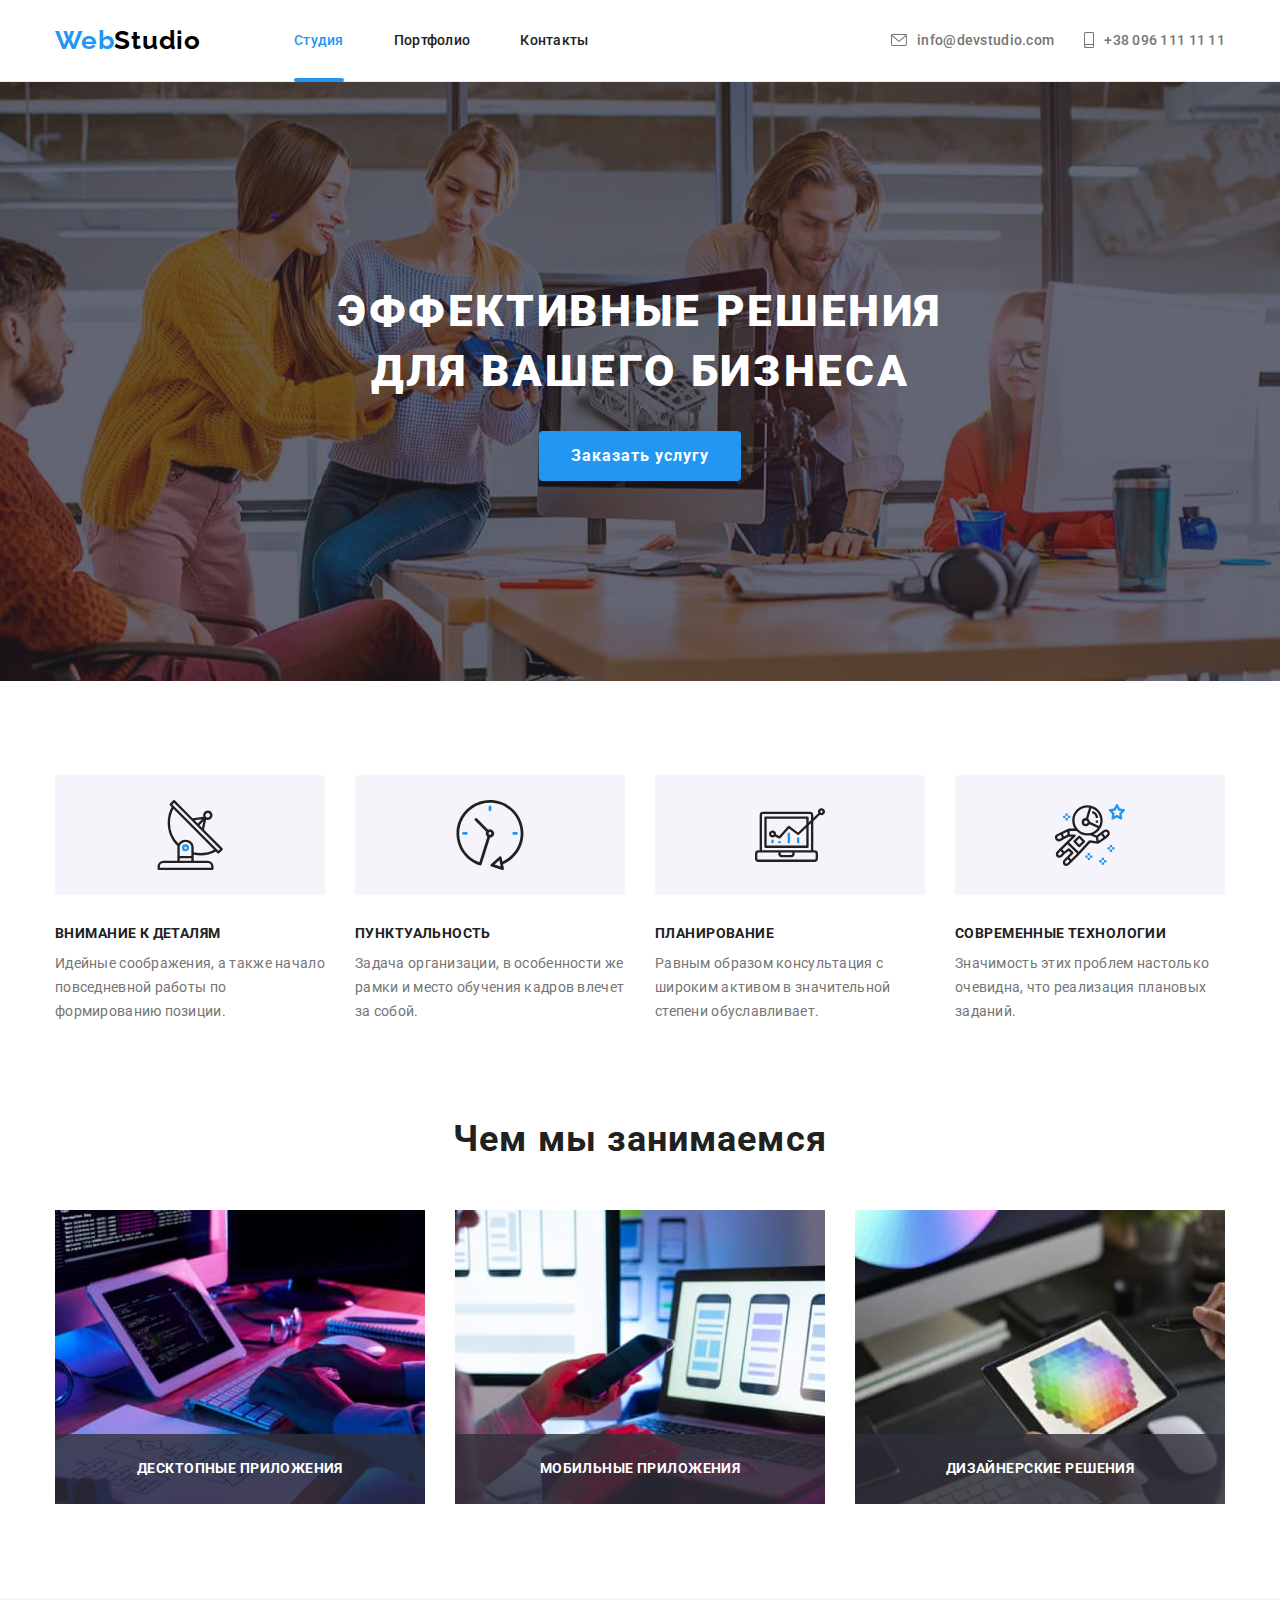
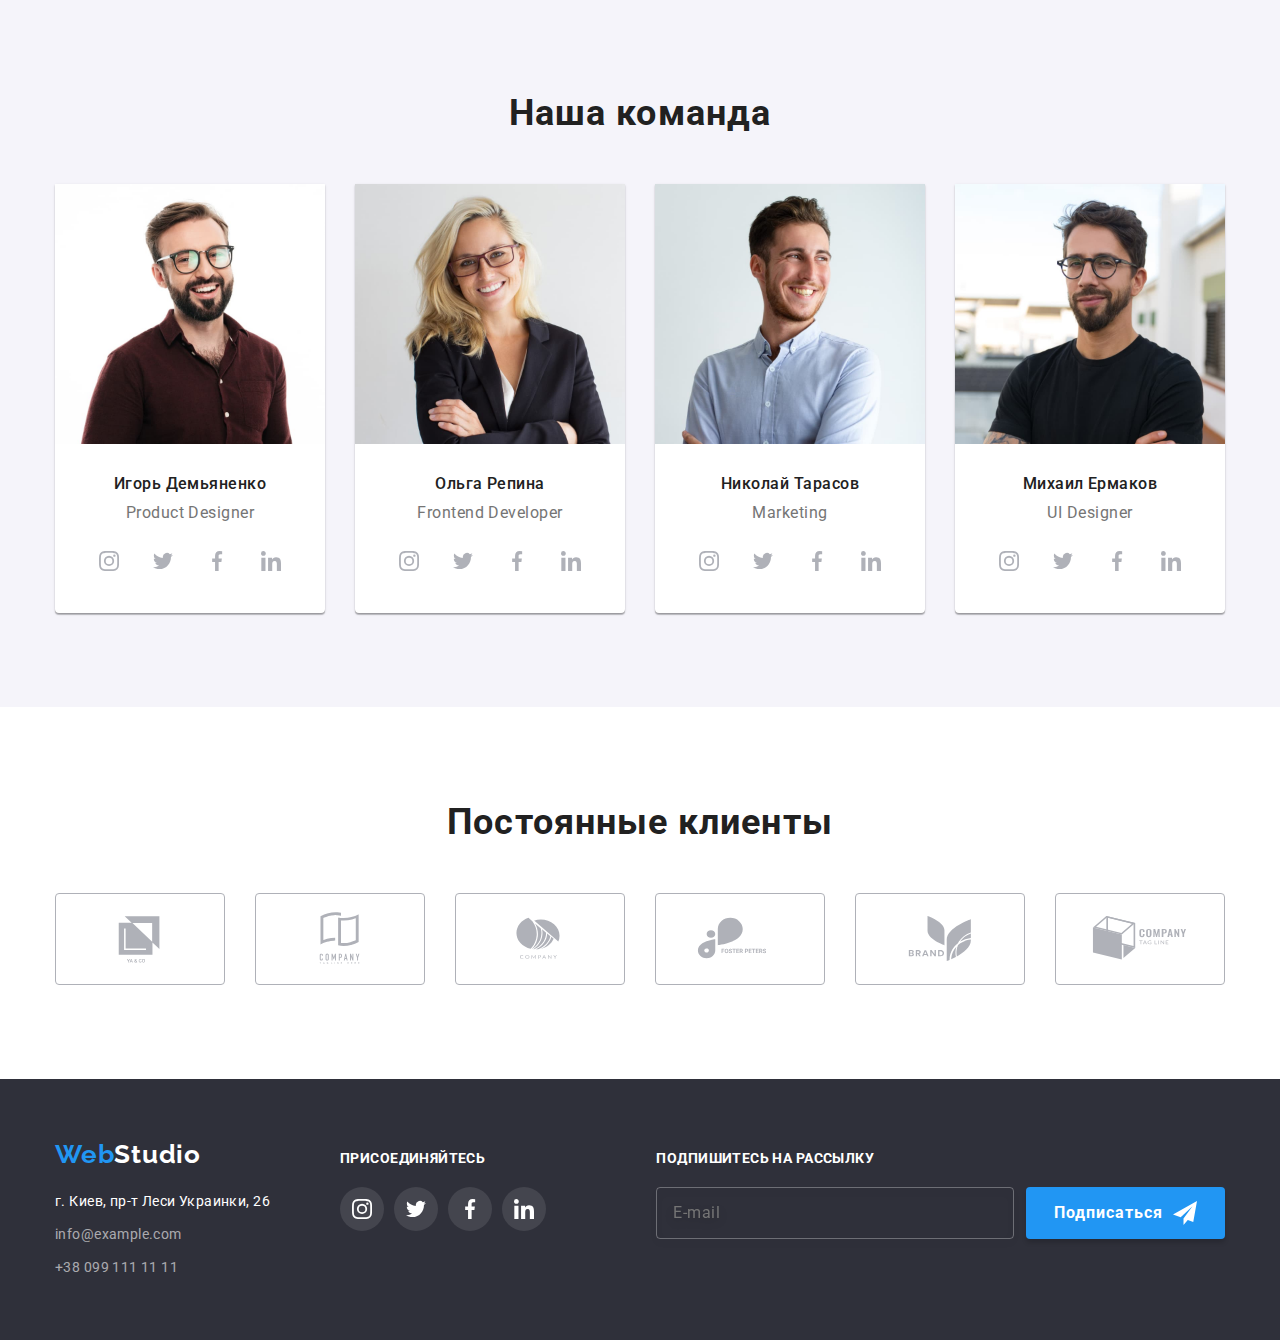
==== index.html @ 97ba8ce7 "Рефакторинг _portfolio + баги + Миксины" ====
<!DOCTYPE html>
<html lang="ru">
    <head>
        <meta charset="UTF-8" />
        <meta http-equiv="X-UA-Compatible" content="IE=edge" />
        <meta name="viewport" content="width=device-width, initial-scale=1.0" />
        <title>GoIT HW #7 – BEM, SCSS</title>

        <!-- Шрифты -->
        <link rel="preconnect" href="https://fonts.googleapis.com" />
        <link rel="preconnect" href="https://fonts.gstatic.com" crossorigin />
        <link
            href="https://fonts.googleapis.com/css2?family=Raleway:wght@700&family=Roboto:wght@400;500;700;900&display=swap"
            rel="stylesheet"
        />
        <!-- font-family: 'Raleway', sans-serif;
             font-family: 'Roboto', sans-serif; -->

        <!-- Стили -->
        <link
            rel="stylesheet"
            href="https://cdnjs.cloudflare.com/ajax/libs/modern-normalize/1.1.0/modern-normalize.min.css"
        />
        <!-- <link rel="stylesheet" href="./css/normalize.css" /> -->
        <link rel="stylesheet" href="./css/main.css" />
        <!-- <link rel="stylesheet" href="./css/styles.css" /> -->
    </head>
    <body>
        <!-- Шапка страницы -->
        <header class="header">
            <div class="container">
                <!-- Навигация на главной -->
                <div class="header__wrap">
                    <nav class="navigation">
                        <a class="logo logo--accent link" href="./index.html">
                            Web<span class="logo--dark">Studio</span>
                        </a>

                        <ul class="nav-list list">
                            <li class="nav-list__item nav-list__current">
                                <a
                                    class="nav-list__link nav-list__link--dark link block"
                                    href="./index.html"
                                    >Студия</a
                                >
                            </li>
                            <li class="nav-list__item">
                                <a
                                    class="nav-list__link nav-list__link--dark link block"
                                    href="./portfolio.html"
                                    >Портфолио</a
                                >
                            </li>
                            <li class="nav-list__item">
                                <a
                                    class="nav-list__link nav-list__link--dark link block"
                                    href=""
                                    >Контакты</a
                                >
                            </li>
                        </ul>
                    </nav>
                    <!-- Ссылки в хедере -->
                    <ul class="header-links list">
                        <li class="header-links__item">
                            <a
                                class="header-links__link nav-list__link--light link flex__align-center"
                                href="mailto:info@devstudio.com"
                                ><svg
                                    class="header-links__icon header-links__icon--before-text"
                                    width="16"
                                    height="12"
                                >
                                    <use
                                        href="./img/icons.svg#envelope"
                                    ></use></svg
                                >info@devstudio.com</a
                            >
                        </li>
                        <li class="header-links__item">
                            <a
                                class="header-links__link nav-list__link--light link flex__align-center"
                                href="tel:+380961111111"
                                ><svg
                                    class="header-links__icon header-links__icon--before-text"
                                    width="10"
                                    height="16"
                                >
                                    <use
                                        href="./img/icons.svg#smartphone"
                                    ></use></svg
                                >+38 096 111 11 11</a
                            >
                        </li>
                    </ul>
                </div>
            </div>
        </header>

        <!-- Основной контент - Студия -->
        <main>
            <!-- Герой -->
            <section class="hero">
                <div class="container">
                    <h1 class="hero__title">
                        Эффективные решения<br />для вашего бизнеса
                    </h1>
                    <button class="btn hero__btn" type="button" data-modal-open>
                        Заказать услугу
                    </button>
                </div>
            </section>

            <!-- Особенности -->
            <section class="section">
                <div class="container">
                    <h2 class="visually-hidden">Наши преимущества</h2>
                    <!-- Список Особенностей -->
                    <ul class="features-list list">
                        <li class="features-list__item">
                            <div class="features-list__icon">
                                <svg width="70" height="70">
                                    <use href="./img/icons.svg#antenna"></use>
                                </svg>
                            </div>

                            <h3 class="features-list__title">
                                Внимание к деталям
                            </h3>
                            <p class="features-list__text">
                                Идейные соображения, а также начало повседневной
                                работы по формированию позиции.
                            </p>
                        </li>
                        <li class="features-list__item">
                            <div class="features-list__icon">
                                <svg width="70" height="70">
                                    <use href="./img/icons.svg#clock"></use>
                                </svg>
                            </div>

                            <h3 class="features-list__title">Пунктуальность</h3>
                            <p class="features-list__text">
                                Задача организации, в особенности же рамки и
                                место обучения кадров влечет за собой.
                            </p>
                        </li>
                        <li class="features-list__item">
                            <div class="features-list__icon">
                                <svg width="70" height="70">
                                    <use href="./img/icons.svg#diagram"></use>
                                </svg>
                            </div>

                            <h3 class="features-list__title">Планирование</h3>
                            <p class="features-list__text">
                                Равным образом консультация с широким активом в
                                значительной степени обуславливает.
                            </p>
                        </li>
                        <li class="features-list__item">
                            <div class="features-list__icon">
                                <svg width="70" height="70">
                                    <use href="./img/icons.svg#astronaut"></use>
                                </svg>
                            </div>

                            <h3 class="features-list__title">
                                Современные технологии
                            </h3>
                            <p class="features-list__text">
                                Значимость этих проблем настолько очевидна, что
                                реализация плановых заданий.
                            </p>
                        </li>
                    </ul>
                </div>
            </section>

            <!-- Виды деятельности -->
            <section class="doing section">
                <div class="container">
                    <h2 class="doing__title">Чем мы занимаемся</h2>
                    <ul class="doing-list list">
                        <li class="doing-list__item">
                            <div class="doing-list__thumb">
                                <img
                                    src="./img/tech1.jpg"
                                    alt="Десктопные приложения"
                                    width="370"
                                />
                                <div class="doing-list__text-wrap">
                                    <p class="doing-list__text">
                                        Десктопные приложения
                                    </p>
                                </div>
                            </div>
                        </li>
                        <li class="doing-list__item">
                            <div class="doing-list__thumb">
                                <img
                                    src="./img/tech2.jpg"
                                    alt="Мобильные приложения"
                                    width="370"
                                />
                                <div class="doing-list__text-wrap">
                                    <p class="doing-list__text">
                                        Мобильные приложения
                                    </p>
                                </div>
                            </div>
                        </li>
                        <li class="doing-list__item">
                            <div class="doing-list__thumb">
                                <img
                                    src="./img/tech3.jpg"
                                    alt="Дизайнерские решения"
                                    width="370"
                                />
                                <div class="doing-list__text-wrap">
                                    <p class="doing-list__text">
                                        Дизайнерские решения
                                    </p>
                                </div>
                            </div>
                        </li>
                    </ul>
                </div>
            </section>

            <!-- Команда -->
            <section class="team section">
                <div class="container">
                    <h2 class="team__title">Наша команда</h2>
                    <ul class="team-list list">
                        <li class="team-list__item">
                            <img
                                src="./img/team1.jpg"
                                alt="Игорь Демьяненко"
                                width="270"
                            />

                            <div class="team-sign">
                                <h3 class="team-list__title">
                                    Игорь Демьяненко
                                </h3>
                                <p class="team-list__text">Product Designer</p>

                                <ul class="social-list team__social-list">
                                    <li class="social-list__item">
                                        <a
                                            class="social-list__link team-list__social-link"
                                            href=""
                                        >
                                            <svg width="20" height="20">
                                                <use
                                                    href="./img/icons.svg#instagram"
                                                ></use>
                                            </svg>
                                        </a>
                                    </li>
                                    <li class="social-list__item">
                                        <a
                                            class="social-list__link team-list__social-link"
                                            href=""
                                        >
                                            <svg width="20" height="20">
                                                <use
                                                    href="./img/icons.svg#twitter"
                                                ></use>
                                            </svg>
                                        </a>
                                    </li>
                                    <li class="social-list__item">
                                        <a
                                            class="social-list__link team-list__social-link"
                                            href=""
                                        >
                                            <svg width="20" height="20">
                                                <use
                                                    href="./img/icons.svg#facebook"
                                                ></use>
                                            </svg>
                                        </a>
                                    </li>
                                    <li class="social-list__item">
                                        <a
                                            class="social-list__link team-list__social-link"
                                            href=""
                                        >
                                            <svg width="20" height="20">
                                                <use
                                                    href="./img/icons.svg#linkedin"
                                                ></use>
                                            </svg>
                                        </a>
                                    </li>
                                </ul>
                            </div>
                        </li>
                        <li class="team-list__item">
                            <img
                                src="./img/team2.jpg"
                                alt="Ольга Репина"
                                width="270"
                            />

                            <div class="team-sign">
                                <h3 class="team-list__title">Ольга Репина</h3>
                                <p class="team-list__text">
                                    Frontend Developer
                                </p>

                                <ul class="social-list team__social-list">
                                    <li class="social-list__item">
                                        <a
                                            class="social-list__link team-list__social-link"
                                            href=""
                                        >
                                            <svg width="20" height="20">
                                                <use
                                                    href="./img/icons.svg#instagram"
                                                ></use>
                                            </svg>
                                        </a>
                                    </li>
                                    <li class="social-list__item">
                                        <a
                                            class="social-list__link team-list__social-link"
                                            href=""
                                        >
                                            <svg width="20" height="20">
                                                <use
                                                    href="./img/icons.svg#twitter"
                                                ></use>
                                            </svg>
                                        </a>
                                    </li>
                                    <li class="social-list__item">
                                        <a
                                            class="social-list__link team-list__social-link"
                                            href=""
                                        >
                                            <svg width="20" height="20">
                                                <use
                                                    href="./img/icons.svg#facebook"
                                                ></use>
                                            </svg>
                                        </a>
                                    </li>
                                    <li class="social-list__item">
                                        <a
                                            class="social-list__link team-list__social-link"
                                            href=""
                                        >
                                            <svg width="20" height="20">
                                                <use
                                                    href="./img/icons.svg#linkedin"
                                                ></use>
                                            </svg>
                                        </a>
                                    </li>
                                </ul>
                            </div>
                        </li>
                        <li class="team-list__item">
                            <img
                                src="./img/team3.jpg"
                                alt="Николай Тарасов"
                                width="270"
                            />

                            <div class="team-sign">
                                <h3 class="team-list__title">
                                    Николай Тарасов
                                </h3>
                                <p class="team-list__text">Marketing</p>

                                <ul class="social-list team__social-list">
                                    <li class="social-list__item">
                                        <a
                                            class="social-list__link team-list__social-link"
                                            href=""
                                        >
                                            <svg width="20" height="20">
                                                <use
                                                    href="./img/icons.svg#instagram"
                                                ></use>
                                            </svg>
                                        </a>
                                    </li>
                                    <li class="social-list__item">
                                        <a
                                            class="social-list__link team-list__social-link"
                                            href=""
                                        >
                                            <svg width="20" height="20">
                                                <use
                                                    href="./img/icons.svg#twitter"
                                                ></use>
                                            </svg>
                                        </a>
                                    </li>
                                    <li class="social-list__item">
                                        <a
                                            class="social-list__link team-list__social-link"
                                            href=""
                                        >
                                            <svg width="20" height="20">
                                                <use
                                                    href="./img/icons.svg#facebook"
                                                ></use>
                                            </svg>
                                        </a>
                                    </li>
                                    <li class="social-list__item">
                                        <a
                                            class="social-list__link team-list__social-link"
                                            href=""
                                        >
                                            <svg width="20" height="20">
                                                <use
                                                    href="./img/icons.svg#linkedin"
                                                ></use>
                                            </svg>
                                        </a>
                                    </li>
                                </ul>
                            </div>
                        </li>
                        <li class="team-list__item">
                            <img
                                src="./img/team4.jpg"
                                alt="Михаил Ермаков"
                                width="270"
                            />

                            <div class="team-sign">
                                <h3 class="team-list__title">Михаил Ермаков</h3>
                                <p class="team-list__text">UI Designer</p>

                                <ul class="social-list team__social-list">
                                    <li class="social-list__item">
                                        <a
                                            class="social-list__link team-list__social-link"
                                            href=""
                                        >
                                            <svg width="20" height="20">
                                                <use
                                                    href="./img/icons.svg#instagram"
                                                ></use>
                                            </svg>
                                        </a>
                                    </li>
                                    <li class="social-list__item">
                                        <a
                                            class="social-list__link team-list__social-link"
                                            href=""
                                        >
                                            <svg width="20" height="20">
                                                <use
                                                    href="./img/icons.svg#twitter"
                                                ></use>
                                            </svg>
                                        </a>
                                    </li>
                                    <li class="social-list__item">
                                        <a
                                            class="social-list__link team-list__social-link"
                                            href=""
                                        >
                                            <svg width="20" height="20">
                                                <use
                                                    href="./img/icons.svg#facebook"
                                                ></use>
                                            </svg>
                                        </a>
                                    </li>
                                    <li class="social-list__item">
                                        <a
                                            class="social-list__link team-list__social-link"
                                            href=""
                                        >
                                            <svg width="20" height="20">
                                                <use
                                                    href="./img/icons.svg#linkedin"
                                                ></use>
                                            </svg>
                                        </a>
                                    </li>
                                </ul>
                            </div>
                        </li>
                    </ul>
                </div>
            </section>

            <!-- Постоянные клиенты -->
            <section class="section">
                <div class="container">
                    <h2 class="clients__title">Постоянные клиенты</h2>

                    <ul class="clients-list list">
                        <li class="clients-list__item">
                            <a href="" class="clients-list__link link">
                                <svg width="106" height="60">
                                    <use
                                        href="./img/icons.svg#logo-client-1"
                                    ></use>
                                </svg>
                            </a>
                        </li>
                        <li class="clients-list__item">
                            <a href="" class="clients-list__link link">
                                <svg width="106" height="60">
                                    <use
                                        href="./img/icons.svg#logo-client-2"
                                    ></use>
                                </svg>
                            </a>
                        </li>
                        <li class="clients-list__item">
                            <a href="" class="clients-list__link link">
                                <svg width="106" height="60">
                                    <use
                                        href="./img/icons.svg#logo-client-3"
                                    ></use>
                                </svg>
                            </a>
                        </li>
                        <li class="clients-list__item">
                            <a href="" class="clients-list__link link">
                                <svg width="106" height="60">
                                    <use
                                        href="./img/icons.svg#logo-client-4"
                                    ></use>
                                </svg>
                            </a>
                        </li>
                        <li class="clients-list__item">
                            <a href="" class="clients-list__link link">
                                <svg width="106" height="60">
                                    <use
                                        href="./img/icons.svg#logo-client-5"
                                    ></use>
                                </svg>
                            </a>
                        </li>
                        <li class="clients-list__item">
                            <a href="" class="clients-list__link link">
                                <svg width="106" height="60">
                                    <use
                                        href="./img/icons.svg#logo-client-6"
                                    ></use>
                                </svg>
                            </a>
                        </li>
                    </ul>
                </div>
            </section>
        </main>

        <!-- Подвал страницы -->
        <footer class="footer">
            <div class="container">
                <div class="footer__container">
                    <!-- Лого в Футере -->
                    <div class="logo-address">
                        <a class="logo logo--accent link" href="./index.html">
                            Web<span class="logo--light">Studio</span>
                        </a>
                        <address class="footer__address">
                            <ul class="address-list list">
                                <li class="address-list__item">
                                    <a class="address--light link" href=""
                                        >г. Киев, пр-т Леси Украинки, 26</a
                                    >
                                </li>
                                <li class="address-list__item">
                                    <a
                                        class="address--dark link"
                                        href="mailto:info@example.com"
                                        >info@example.com</a
                                    >
                                </li>
                                <li class="address-list__item">
                                    <a
                                        class="address--dark link"
                                        href="tel:+380991111111"
                                        >+38 099 111 11 11</a
                                    >
                                </li>
                            </ul>
                        </address>
                    </div>

                    <!-- Блок "Приоединяйтесь" -->
                    <div class="footer-join">
                        <p class="footer-join__text">присоединяйтесь</p>
                        <ul class="social-list footer-join__social-list">
                            <li class="social-list__item">
                                <a
                                    class="social-list__link footer__social-link"
                                    href=""
                                >
                                    <svg width="20" height="20">
                                        <use
                                            href="./img/icons.svg#instagram"
                                        ></use>
                                    </svg>
                                </a>
                            </li>
                            <li class="social-list__item">
                                <a
                                    class="social-list__link footer__social-link"
                                    href=""
                                >
                                    <svg width="20" height="20">
                                        <use
                                            href="./img/icons.svg#twitter"
                                        ></use>
                                    </svg>
                                </a>
                            </li>
                            <li class="social-list__item">
                                <a
                                    class="social-list__link footer__social-link"
                                    href=""
                                >
                                    <svg width="20" height="20">
                                        <use
                                            href="./img/icons.svg#facebook"
                                        ></use>
                                    </svg>
                                </a>
                            </li>
                            <li class="social-list__item">
                                <a
                                    class="social-list__link footer__social-link"
                                    href=""
                                >
                                    <svg width="20" height="20">
                                        <use
                                            href="./img/icons.svg#linkedin"
                                        ></use>
                                    </svg>
                                </a>
                            </li>
                        </ul>
                    </div>

                    <!-- Блок подписки на рассылку -->
                    <div class="footer-subscription">
                        <p class="footer-subscription__text">
                            Подпишитесь на рассылку
                        </p>
                        <!-- Форма подписки -->
                        <form class="footer-form">
                            <input
                                class="footer-form__name"
                                type="email"
                                name="mail"
                                placeholder="E-mail"
                            />
                            <button class="btn footer-form__btn" type="submit">
                                Подписаться
                                <svg class="icon-send" width="24" height="24">
                                    <use href="./img/icons.svg#icon-send"></use>
                                </svg>
                            </button>
                        </form>
                    </div>
                </div>
            </div>
        </footer>

        <!-- Модальное окно -->
        <div class="backdrop is-hidden" data-modal>
            <div class="modal">
                <button type="button" class="modal__close-btn" data-modal-close>
                    <svg width="11" height="11">
                        <use href="./img/icons.svg#close-modal"></use>
                    </svg>
                </button>

                <!-- Форма -->
                <h2 class="modal-form-title">
                    Оставьте свои данные, мы вам перезвоним
                </h2>
                <form class="modal-form">
                    <label class="modal-form-field">
                        <span class="modal-form-label">Имя</span>
                        <span class="modal-input-wrapper">
                            <input
                                class="modal-form-name"
                                type="text"
                                name="name"
                                placeholder=" "
                            />
                            <span class="modal-form-icon">
                                <svg width="18" height="18">
                                    <use
                                        href="./img/icons.svg#icon-person"
                                    ></use>
                                </svg>
                            </span>
                        </span>
                    </label>

                    <label class="modal-form-field">
                        <span class="modal-form-label">Телефон</span>
                        <span class="modal-input-wrapper">
                            <input
                                class="modal-form-name"
                                type="tel"
                                name="tel"
                                placeholder=" "
                            />
                            <span class="modal-form-icon">
                                <svg width="18" height="18">
                                    <use
                                        href="./img/icons.svg#icon-phone"
                                    ></use>
                                </svg>
                            </span>
                        </span>
                    </label>

                    <label class="modal-form-field">
                        <span class="modal-form-label">Почта</span>
                        <span class="modal-input-wrapper">
                            <input
                                class="modal-form-name"
                                type="email"
                                name="mail"
                                placeholder=" "
                            />
                            <span class="modal-form-icon">
                                <svg width="18" height="18">
                                    <use
                                        href="./img/icons.svg#icon-email"
                                    ></use>
                                </svg>
                            </span>
                        </span>
                    </label>

                    <label class="modal-form-field">
                        <span class="modal-form-label">Комментарий</span>
                        <textarea
                            class="modal-form-name"
                            name="comment"
                            placeholder="Введите текст"
                        ></textarea>
                    </label>

                    <label class="checkbox-field">
                        <input
                            class="checkbox visually-hidden"
                            type="checkbox"
                            name="checkbox"
                        />
                        <svg class="checkbox-icon" width="16" height="15">
                            <use href="./img/icons.svg#icon-check"></use>
                        </svg>
                        <span class="checkbox-label"
                            >Соглашаюсь с рассылкой и принимаю
                            <a class="checkbox-link" href=""
                                >Условия договора</a
                            ></span
                        >
                    </label>

                    <button
                        class="btn modal-form__btn"
                        type="submit"
                        data-modal-close
                    >
                        Отправить
                    </button>
                </form>
            </div>
        </div>

        <!-- Скрипт -->
        <script src="./js/modal.js"></script>
    </body>
</html>
---- css/main.css ----
@charset "UTF-8";
:root {
  --accent-color: #2196f3;
  --text-dark-color: #212121;
  --text-light-color: #757575;
  --background-dark-box-color: #2f303a;
  --background-light-gray-color: #f5f4fa;
  --icon-color: #afb1b8;
  --main-font: 'Roboto', sans-serif;
  --secondary-font: 'Raleway', sans-serif;
  --transition-time: 250ms;
  --transition-function: cubic-bezier(0.4, 0, 0.2, 1);
}

.flex__align-center {
  display: flex;
  align-items: center;
}

h1,
h2,
h3,
p {
  margin: 0;
}

body {
  font-family: var(--main-font);
}

img {
  display: block;
  max-width: 100%;
  height: auto;
}

button {
  cursor: pointer;
}

.list {
  margin: 0;
  padding: 0;
  list-style: none;
}

.link {
  text-decoration: none;
}

.block {
  display: block;
}

.visually-hidden {
  position: absolute;
  width: 1px;
  height: 1px;
  margin: -1px;
  border: 0;
  padding: 0;
  white-space: nowrap;
  clip-path: inset(100%);
  clip: rect(0 0 0 0);
  overflow: hidden;
}

.container {
  width: 1200px;
  margin-left: auto;
  margin-right: auto;
  padding-left: 15px;
  padding-right: 15px;
}

.section {
  padding-top: 94px;
  padding-bottom: 94px;
}

.logo {
  font-family: var(--secondary-font);
  font-size: 26px;
  line-height: 1.2;
  font-weight: 700;
  letter-spacing: 0.03em;
}

.logo--accent {
  color: var(--accent-color);
}

.logo--dark {
  color: #000;
}

.logo--light {
  color: #fff;
}

.btn {
  font-size: 16px;
  line-height: 1.87;
  font-weight: 700;
  letter-spacing: 0.06em;
  color: #ffffff;
  text-align: center;
  border: none;
  border-radius: 4px;
  background: var(--accent-color);
  box-shadow: 0px 4px 4px rgba(0, 0, 0, 0.15);
  transition-property: background-color;
  transition-duration: var(--transition-time);
  transition-timing-function: var(--transition-function);
}

.btn:hover, .btn:focus {
  background-color: #188ce8;
}

.social-list {
  margin: 0;
  padding: 0;
  display: flex;
  align-items: center;
  justify-content: center;
  list-style: none;
}

.social-list__item {
  width: 44px;
  height: 44px;
}

.social-list__item + .social-list__item {
  margin-left: 10px;
}

.social-list__link {
  width: 100%;
  height: 100%;
  display: flex;
  align-items: center;
  justify-content: center;
  border-radius: 50%;
  transition-property: color;
  transition-duration: var(--transition-time);
  transition-timing-function: var(--transition-function);
  transition-property: background-color;
  transition-duration: var(--transition-time);
  transition-timing-function: var(--transition-function);
}

.social-list__link svg {
  fill: currentColor;
  transition-property: fill;
  transition-duration: var(--transition-time);
  transition-timing-function: var(--transition-function);
}

.social-list__link:hover, .social-list__link:focus {
  color: #ffffff;
  background-color: var(--accent-color);
}

/* -- -- -- -- */
.team__social-list {
  margin-top: 16px;
}

.team-list__social-link {
  color: var(--icon-color);
  background-color: transparent;
}

.footer__social-link {
  color: #ffffff;
  background-color: rgba(255, 255, 255, 0.1);
}

.header {
  border-bottom: 1px solid #ececec;
}

.header__wrap {
  display: flex;
  align-items: center;
}

.navigation {
  display: flex;
  align-items: center;
}

.nav-list {
  display: flex;
  margin-left: 93px;
}

.nav-list__item + .nav-list__item {
  margin-left: 50px;
}

.nav-list__current {
  position: relative;
}

.nav-list__current::after {
  content: '';
  position: absolute;
  left: 0;
  bottom: -1px;
  width: 100%;
  height: 4px;
  border-radius: 2px;
  background-color: var(--accent-color);
}

.nav-list__current .nav-list__link {
  color: var(--accent-color);
}

.nav-list__link,
.header-links__link {
  padding-top: 32px;
  padding-bottom: 32px;
  font-size: 14px;
  line-height: 1.2;
  font-weight: 500;
  letter-spacing: 0.02em;
  transition-property: color;
  transition-duration: var(--transition-time);
  transition-timing-function: var(--transition-function);
}

.nav-list__link:hover, .nav-list__link:focus,
.header-links__link:hover,
.header-links__link:focus {
  color: var(--accent-color);
}

.nav-list__link--light {
  color: var(--text-light-color);
}

.nav-list__link--dark {
  color: var(--text-dark-color);
}

.header-links {
  display: flex;
  margin-left: auto;
}

.header-links__item + .header-links__item {
  margin-left: 30px;
}

.header-links__icon {
  fill: currentColor;
}

.header-links__icon--before-text {
  margin-right: 10px;
}

.header-links__icon--after-text {
  margin-left: 10px;
}

.hero {
  max-width: 1600px;
  margin-left: auto;
  margin-right: auto;
  padding-top: 200px;
  padding-bottom: 200px;
  background-image: linear-gradient(to right, rgba(47, 48, 58, 0.4), rgba(47, 48, 58, 0.4)), url("../img/hero-img.jpg");
  background-size: 1600px;
  background-repeat: no-repeat;
  background-position: center;
  text-align: center;
}

.hero__title {
  font-size: 44px;
  line-height: 1.36;
  font-weight: 900;
  letter-spacing: 0.06em;
  color: #ffffff;
  text-transform: uppercase;
}

.hero__btn {
  margin-top: 30px;
  margin-bottom: 0px;
  padding: 10px 32px;
}

.features-list {
  display: flex;
}

.features-list__item {
  flex-basis: calc((100% - 3 * 30px) / 4);
}

.features-list__item + .features-list__item {
  margin-left: 30px;
}

.features-list__icon {
  display: flex;
  align-items: center;
  justify-content: center;
  height: 120px;
  border-radius: 4px;
  background-color: var(--background-light-gray-color);
}

.features-list__title {
  margin-top: 30px;
  font-size: 14px;
  line-height: 1.2;
  font-weight: 700;
  letter-spacing: 0.03em;
  text-transform: uppercase;
  color: var(--text-dark-color);
}

.features-list__text {
  margin-top: 10px;
  font-size: 14px;
  line-height: 1.71;
  letter-spacing: 0.02em;
  color: var(--text-light-color);
}

.doing {
  padding-top: 0;
}

.doing__title {
  font-size: 36px;
  line-height: 1.17;
  font-weight: 700;
  letter-spacing: 0.03em;
  color: var(--text-dark-color);
  text-align: center;
}

.doing-list {
  display: flex;
  margin-top: 50px;
}

.doing-list__item + .doing-list__item {
  margin-left: 30px;
}

.doing-list__thumb {
  position: relative;
}

.doing-list__text-wrap {
  position: absolute;
  left: 0;
  bottom: 0;
  display: flex;
  align-items: center;
  justify-content: center;
  width: 100%;
  height: 70px;
  background-color: rgba(47, 48, 58, 0.8);
}

.doing-list__text {
  font-size: 14px;
  line-height: 1.14;
  font-weight: 700;
  letter-spacing: 0.03em;
  text-transform: uppercase;
  color: #ffffff;
}

.team {
  background-color: #f5f4fa;
}

.team__title {
  font-size: 36px;
  line-height: 1.17;
  font-weight: 700;
  letter-spacing: 0.03em;
  color: var(--text-dark-color);
  text-align: center;
}

.team-list {
  display: flex;
  margin-top: 50px;
}

.team-list__item {
  background: #ffffff;
  border-bottom-left-radius: 4px;
  border-bottom-right-radius: 4px;
  /* material shadow v1 */
  box-shadow: 0px 1px 3px rgba(0, 0, 0, 0.12), 0px 1px 1px rgba(0, 0, 0, 0.14), 0px 2px 1px rgba(0, 0, 0, 0.2);
}

.team-list__item + .team-list__item {
  margin-left: 30px;
}

.team-sign {
  padding-top: 30px;
  padding-bottom: 30px;
  text-align: center;
}

.team-list__title {
  font-size: 16px;
  line-height: 1.2;
  font-weight: 500;
  letter-spacing: 0.03em;
  color: var(--text-dark-color);
}

.team-list__text {
  margin-top: 10px;
  font-size: 16px;
  line-height: 1.2;
  letter-spacing: 0.03em;
  color: var(--text-light-color);
}

.clients__title {
  font-size: 36px;
  line-height: 1.17;
  font-weight: 700;
  letter-spacing: 0.03em;
  color: var(--text-dark-color);
  text-align: center;
}

.clients-list {
  display: flex;
  margin-top: 50px;
}

.clients-list__item {
  width: 170px;
  height: 92px;
}

.clients-list__item + .clients-list__item {
  margin-left: 30px;
}

.clients-list__link {
  display: flex;
  align-items: center;
  justify-content: center;
  width: 100%;
  height: 100%;
  color: var(--icon-color);
  background-color: transparent;
  border: 1px solid var(--icon-color);
  border-radius: 4px;
  transition-property: color, border-color;
  transition-duration: var(--transition-time);
  transition-timing-function: var(--transition-function);
}

.clients-list__link svg {
  fill: currentColor;
  transition-property: fill;
  transition-duration: var(--transition-time);
  transition-timing-function: var(--transition-function);
}

.clients-list__link:hover, .clients-list__link:focus {
  color: var(--accent-color);
  border-color: var(--accent-color);
}

.footer {
  padding-top: 60px;
  padding-bottom: 60px;
  background-color: var(--background-dark-box-color);
}

.footer__container {
  display: flex;
  align-items: baseline;
}

.footer__address {
  margin-top: 20px;
  font-size: 14px;
  line-height: 1.71;
  letter-spacing: 0.03em;
  font-style: normal;
}

.address-list__item + .address-list__item {
  margin-top: 9px;
}

.address--light,
.address--dark {
  transition-property: color;
  transition-duration: var(--transition-time);
  transition-timing-function: var(--transition-function);
}

.address--light,
.address--dark:hover,
.address--dark:focus {
  color: #ffffff;
}

.address--dark,
.address--light:hover,
.address--light:focus {
  color: rgba(255, 255, 255, 0.6);
}

.footer-join {
  margin-left: 70px;
}

.footer-join__social-list {
  margin-top: 20px;
}

.footer-join__text {
  font-size: 14px;
  line-height: 1.14;
  font-weight: 700;
  letter-spacing: 0.03em;
  text-transform: uppercase;
  color: #ffffff;
}

/* -- Блок подписки на рассылку  */
.footer-subscription {
  margin-left: auto;
}

.footer-subscription__text {
  font-size: 14px;
  line-height: 1.14;
  font-weight: 700;
  letter-spacing: 0.03em;
  text-transform: uppercase;
  color: #ffffff;
}

.footer-form {
  display: flex;
  margin-top: 20px;
}

.footer-form__name {
  width: 358px;
  padding-top: 15px;
  padding-bottom: 15px;
  padding-left: 16px;
  font-size: 16px;
  line-height: 1.25;
  letter-spacing: 0.03em;
  color: rgba(255, 255, 255, 0.6);
  border: 1px solid rgba(255, 255, 255, 0.3);
  filter: drop-shadow(0px 4px 4px rgba(0, 0, 0, 0.15));
  border-radius: 4px;
  background-color: transparent;
}

.footer-form__name:focus-within {
  border-color: rgba(255, 255, 255, 0.6);
  outline: none;
}

.footer-form__btn {
  display: inline-flex;
  align-items: center;
  justify-content: center;
  margin-left: 12px;
  padding: 10px 28px;
}

.icon-send {
  margin-left: 10px;
  fill: #ffffff;
}

/* = Портфолио - Фильтры  = */
.filters-list {
  display: flex;
  justify-content: center;
}

.filters-list__item + .filters-list__item {
  margin-left: 8px;
}

.filters-list__btn {
  padding: 6px 22px;
  font-size: 16px;
  line-height: 1.62;
  font-weight: 500;
  letter-spacing: 0.03em;
  color: var(--text-dark-color);
  text-align: center;
  background-color: var(--background-light-gray-color);
  border: none;
  border-radius: 4px;
  transition-property: color, background-color, box-shadow;
  transition-duration: var(--transition-time);
  transition-timing-function: var(--transition-function);
}

.filters-list__btn:hover, .filters-list__btn:focus {
  color: #ffffff;
  background-color: var(--accent-color);
  box-shadow: 0px 3px 1px rgba(0, 0, 0, 0.1), 0px 1px 2px rgba(0, 0, 0, 0.08), 0px 2px 2px rgba(0, 0, 0, 0.12);
}

/* = Портфолио - Сетка Проектов = */
.projects-list {
  display: flex;
  flex-wrap: wrap;
  margin-top: 50px;
}

.projects-list__item {
  --projects-grid-gap: 30px;
  --projects-grid-columns: 3;
  flex-basis: calc( (100% - (var(--projects-grid-columns) - 1) * var(--projects-grid-gap)) / var(--projects-grid-columns));
  background: #ffffff;
}

.projects-list__item:not(:nth-child(3n + 1)) {
  margin-left: 30px;
}

.projects-list__item:not(:nth-last-child(-n + 3)) {
  margin-bottom: 30px;
}

.projects-list__link {
  display: block;
  transition-property: box-shadow;
  transition-duration: var(--transition-time);
  transition-timing-function: var(--transition-function);
}

.projects-list__link:hover, .projects-list__link:focus {
  box-shadow: 0px 1px 1px rgba(0, 0, 0, 0.12), 0px 4px 4px rgba(0, 0, 0, 0.06), 1px 4px 6px rgba(0, 0, 0, 0.16);
}

.projects-list__link:hover .project-list__overlay, .projects-list__link:focus .project-list__overlay {
  transform: translatey(0);
}

.project-list__thumb {
  position: relative;
  overflow: hidden;
}

/* Выезжающее окно с текстом  */
.project-list__overlay {
  position: absolute;
  left: 0;
  top: 0;
  width: 100%;
  height: 100%;
  display: flex;
  align-items: center;
  background-color: rgba(33, 150, 243, 0.9);
  transform: translatey(101%);
  transition-property: transform;
  transition-duration: var(--transition-time);
  transition-timing-function: var(--transition-function);
}

/* Выезжающий текст о проекте */
.project-list__text {
  padding-left: 24px;
  padding-right: 24px;
  font-size: 18px;
  line-height: 1.56;
  letter-spacing: 0.03em;
  color: #ffffff;
}

/* Описание проекта */
.project-list__sign {
  padding: 20px 24px;
  border-left: 1px solid #eeeeee;
  border-right: 1px solid #eeeeee;
  border-bottom: 1px solid #eeeeee;
}

/* Заголовок проекта */
.project-list__title {
  font-size: 18px;
  line-height: 2;
  font-weight: 700;
  letter-spacing: 0.06em;
  color: var(--text-dark-color);
}

/* Тип проекта */
.project-list__desc {
  margin-top: 4px;
  font-size: 16px;
  line-height: 1.87;
  letter-spacing: 0.03em;
  color: var(--text-light-color);
}

/* === Модальное окно === */
.backdrop {
  position: fixed;
  top: 0;
  left: 0;
  width: 100%;
  height: 100%;
  background-color: rgba(0, 0, 0, 0.2);
  opacity: 1;
  transition-property: opacity, visibility;
  transition-duration: var(--transition-time);
  transition-timing-function: var(--transition-function);
}

.backdrop.is-hidden {
  opacity: 0;
  pointer-events: none;
  visibility: hidden;
}

.backdrop.is-hidden .modal {
  opacity: 0;
  transform: translate(-50%, -50%) scale(0.5) rotate(-180deg);
}

.modal {
  position: absolute;
  top: 50%;
  left: 50%;
  transform: translate(-50%, -50%);
  min-width: 528px;
  min-height: 581px;
  padding: 40px;
  background-color: #ffffff;
  box-shadow: 0px 1px 3px rgba(0, 0, 0, 0.12), 0px 1px 1px rgba(0, 0, 0, 0.14), 0px 2px 1px rgba(0, 0, 0, 0.2);
  border-radius: 4px;
  transition-property: transform, opacity;
  transition-duration: var(--transition-time);
  transition-timing-function: var(--transition-function);
}

.modal__close-btn {
  position: absolute;
  top: 8px;
  right: 8px;
  width: 30px;
  height: 30px;
  color: #000;
  background-color: transparent;
  border: 1px solid rgba(0, 0, 0, 0.1);
  border-radius: 50%;
}

.modal__close-btn svg {
  position: absolute;
  top: 50%;
  left: 50%;
  transform: translate(-50%, -50%) scale(1);
  width: 11px;
  height: 11px;
  fill: currentColor;
  transition-property: transform, fill;
  transition-duration: var(--transition-time);
  transition-timing-function: var(--transition-function);
}

.modal__close-btn:hover svg,
.modal__close-btn:focus svg {
  fill: var(--accent-color);
  transform: translate(-50%, -50%) rotate(-180deg);
  transition-property: transform;
  transition-duration: var(--transition-time);
  transition-timing-function: var(--transition-function);
}

.modal__close-btn:active {
  transform: scale(0.7);
}

.modal-form {
  margin-top: 12px;
}

.modal-form-field {
  display: block;
  width: 100%;
  margin-top: 10px;
}

.modal-form-field:first-of-type {
  margin-top: 0;
}

.modal-form-title {
  font-size: 20px;
  line-height: 1.15;
  font-weight: 700;
  letter-spacing: 0.03em;
  text-align: center;
  color: var(--text-dark-color);
}

.modal-form-label {
  display: block;
  margin-bottom: 4px;
  font-size: 12px;
  line-height: 1.17;
  letter-spacing: 0.01em;
  color: var(--text-light-color);
}

.modal-input-wrapper {
  position: relative;
  display: block;
}

.modal-form-name {
  display: block;
  width: 100%;
  padding: 11px 11px 11px 42px;
  font-size: 14px;
  line-height: 1.17;
  letter-spacing: 0.01em;
  color: rgba(117, 117, 117, 0.5);
  border: 1px solid rgba(33, 33, 33, 0.2);
  border-radius: 4px;
}

.modal-form-icon {
  display: block;
  position: absolute;
  width: 18px;
  height: 18px;
  top: 50%;
  left: 12px;
  fill: var(--text-dark-color);
  transform: translateY(-50%);
}

.modal-form-field textarea {
  height: 120px;
  padding: 12px 16px;
  resize: none;
  line-height: 16px;
  color: rgba(117, 117, 117, 0.5);
}

.modal-form-field:focus-within .modal-form-name {
  color: var(--text-dark-color);
  outline-color: var(--accent-color);
}

.modal-form-field:focus-within .modal-form-icon {
  fill: var(--accent-color);
}

.modal-form__btn {
  display: block;
  margin-top: 30px;
  margin-left: auto;
  margin-right: auto;
  margin-bottom: 0px;
  padding: 10px 55px;
}

.checkbox-field {
  position: relative;
  margin-top: 20px;
  display: flex;
  align-items: center;
  justify-content: center;
}

.checkbox-label {
  margin-left: 7px;
  display: block;
  font-size: 14px;
  line-height: 1.71;
  letter-spacing: 0.03em;
  color: var(--text-light-color);
}

.checkbox-link {
  color: var(--accent-color);
}

.checkbox-icon {
  width: 16px;
  height: 15px;
  border: 2px solid var(--text-dark-color);
  border-radius: 2px;
  fill: transparent;
  transition-property: fill, border, background-color;
  transition-duration: var(--transition-time);
  transition-timing-function: var(--transition-function);
}

.checkbox:checked + .checkbox-icon {
  fill: #ffffff;
  border: none;
  background-color: var(--accent-color);
}
/*# sourceMappingURL=main.css.map */
---- css/styles.css ----
:root {
    --accent-color: #2196f3;
    --text-dark-color: #212121;
    --text-light-color: #757575;
    --background-dark-box-color: #2f303a;
    --background-light-gray-color: #f5f4fa;
    --icon-color: #afb1b8;
    --main-font: 'Roboto', sans-serif;
}

body {
    font-family: var(--main-font);
}

h1,
h2,
h3 {
    margin: 0;
}
img {
    display: block;
    max-width: 100%;
    height: auto;
}

ul {
    list-style: none;
    margin: 0;
    padding: 0;
}

/* === ВЕБ-СТУДИЯ == */

/* Утилиты */
.container {
    width: 1200px;

    margin-left: auto;
    margin-right: auto;

    padding-left: 15px;
    padding-right: 15px;
    /* = temporary outline = */
    /* outline: 2px solid tomato; */
}

.section {
    padding-top: 94px;
    padding-bottom: 94px;
    /* background-color: #ccc; */
}

.link {
    text-decoration: none;
}

.visually-hidden {
    position: absolute;
    width: 1px;
    height: 1px;
    margin: -1px;
    border: 0;
    padding: 0;

    white-space: nowrap;
    clip-path: inset(100%);
    clip: rect(0 0 0 0);
    overflow: hidden;
}

/* == Header == */
.header-section {
    border-bottom: 1px solid #ececec;
    /* background-color: #ccc; */
}

.logo {
    font-family: 'Raleway', sans-serif;
    font-weight: 700;
    font-size: 26px;
    line-height: 1.2;
    /* identical to box height 31px */
    letter-spacing: 0.03em;
}

.logo-color {
    color: var(--accent-color);
}

.logo-black {
    color: #000;
}

.logo-white {
    color: #fff;
}

.header-nav {
    display: flex;
    align-items: center;
}

.menu-nav {
    display: flex;
    margin-left: 93px;
}

.menu-nav .item {
    position: relative;
}

.menu-nav .item + .item {
    margin-left: 50px;
}
/* .menu-nav .item:not(:last-child) {
    margin-right: 50px;
} */

.menu-nav-text {
    display: block;
    padding-top: 32px;
    padding-bottom: 32px;

    font-weight: 500;
    font-size: 14px;
    line-height: 1.2;
    /* 16 px */
    letter-spacing: 0.02em;

    transition-property: color;
    transition-duration: 250ms;
    transition-timing-function: cubic-bezier(0.4, 0, 0.2, 1);
}

.menu-nav-text-dark {
    color: var(--text-dark-color);
}

.menu-current,
.menu-nav-text-color,
.menu-nav-text:hover,
.menu-nav-text:focus {
    color: var(--accent-color);
}

.menu-nav-text-light {
    color: var(--text-light-color);
}

.menu-current {
    position: relative;
}
.menu-current::after {
    content: '';

    position: absolute;
    left: 0;
    bottom: -1px;

    width: 100%;
    height: 4px;

    border-radius: 2px;
    background-color: var(--accent-color);
}

.links-nav {
    display: flex;
    margin-left: auto;
}

.links-nav .item + .item {
    margin-left: 30px;
}
.link-nav {
    display: inline-flex;
    align-items: center;
}

.link-nav-icon {
    margin-right: 10px;
    fill: currentColor;
}

/* == Main == */

/* = Hero = */

.hero-section {
    max-width: 1600px;
    margin-left: auto;
    margin-right: auto;

    padding-top: 200px;
    padding-bottom: 200px;

    background-image: linear-gradient(
            to right,
            rgba(47, 48, 58, 0.4),
            rgba(47, 48, 58, 0.4)
        ),
        url('../img/hero-img.jpg');
    background-size: 1600px;
    background-repeat: no-repeat;
    background-position: center;

    text-align: center;
}

.hero-title {
    font-weight: 900;
    font-size: 44px;
    line-height: 1.36;
    /* 60px or 136% */
    color: #ffffff;
    letter-spacing: 0.06em;
    text-transform: uppercase;
}

.order-service-btn {
    margin-top: 30px;
    margin-bottom: 0px;
    padding: 10px 32px;

    font-weight: 700;
    font-size: 16px;
    line-height: 1.87;
    /* identical to box height, 30px or 187% */
    letter-spacing: 0.06em;
    color: #ffffff;
    text-align: center;

    background: var(--accent-color);
    outline: none;
    border: none;
    border-radius: 4px;
    box-shadow: 0px 4px 4px rgba(0, 0, 0, 0.15);

    cursor: pointer;

    transition-property: background-color;
    transition-duration: 250ms;
    transition-timing-function: cubic-bezier(0.4, 0, 0.2, 1);
}

.order-service-btn:hover,
.order-service-btn:focus {
    background-color: #188ce8;
}

/* = Особенности = */
.feautures-section {
    /* padding-bottom: 0; */
    /* background-color: #ccc; */
}

/* -- Невидимымый -- */
.features-title {
    /* display: none; */
    /* font-weight: 700;
    font-size: 36px;
    line-height: 1.87; */
    /* 42px or 187% */
    /* text-align: center;
    letter-spacing: 0.03em;
    color: var(--text-dark-color); */
}

.features-list {
    display: flex;
}

.features-list .item {
    flex-basis: calc((100% - 3 * 30px) / 4);
}

.features-list .item + .item {
    margin-left: 30px;
}

.features-icon {
    display: flex;
    justify-content: center;
    align-items: center;

    height: 120px;

    border-radius: 4px;
    background-color: var(--background-light-gray-color);
}

.features-title {
    margin-top: 30px;

    font-weight: 700;
    font-size: 14px;
    line-height: 1.2;
    /* 16px or Auto */
    letter-spacing: 0.03em;
    text-transform: uppercase;

    color: var(--text-dark-color);
}

.features-text {
    margin-top: 10px;
    margin-bottom: 0;

    font-size: 14px;
    line-height: 1.71;
    /* 24px or 171% */
    letter-spacing: 0.03em;

    color: var(--text-light-color);
}

/* = Чем мы занимаемся = */
.doing-section {
    padding-top: 0;
}

.doing-list {
    display: flex;
    margin-top: 50px;
}

.doing-list .item + .item {
    margin-left: 30px;
}

.doing-thumb {
    position: relative;
}

.doing-text-wrap {
    position: absolute;
    left: 0;
    bottom: 0;

    display: flex;
    justify-content: center;
    align-items: center;

    width: 100%;
    height: 70px;

    background-color: rgba(47, 48, 58, 0.8);
}

.doing-text {
    margin: 0;

    font-weight: 700;
    font-size: 14px;
    line-height: 1.14;
    /* 16px or Auto */
    letter-spacing: 0.03em;
    text-transform: uppercase;

    color: #ffffff;
}

/* = (Чем мы занимаемся) & (Команда) = */

.doing-title,
.team-title,
.clients-title {
    font-weight: 700;
    font-size: 36px;
    line-height: 1.17;
    /* 42px or 117% */
    letter-spacing: 0.03em;
    color: var(--text-dark-color);
    text-align: center;
}

/* = Команда = */
.team-section {
    background-color: #f5f4fa;
}

.team-list {
    display: flex;
    margin-top: 50px;
}

.team-list .item + .item {
    margin-left: 30px;
}

.team-list .item {
    background: #ffffff;
    border-bottom-left-radius: 4px;
    border-bottom-right-radius: 4px;
    /* material shadow v1 */
    box-shadow: 0px 1px 3px rgba(0, 0, 0, 0.12), 0px 1px 1px rgba(0, 0, 0, 0.14),
        0px 2px 1px rgba(0, 0, 0, 0.2);
}

.team-img {
    /* margin-bottom: 30px; */
}

.team-sign {
    padding-top: 30px;
    padding-bottom: 30px;

    text-align: center;
}

.team-list-title {
    /* margin-bottom: 0; */

    font-weight: 500;
    font-size: 16px;
    line-height: 1.2;
    /* identical to box height 19px or Auto */
    letter-spacing: 0.03em;
    color: var(--text-dark-color);
    /* text-align: center; */
}

.team-text {
    margin-top: 10px;
    margin-bottom: 0;

    font-size: 16px;
    line-height: 1.2;
    /* identical to box height 19px or Auto */
    letter-spacing: 0.03em;
    color: var(--text-light-color);
    /* text-align: center; */
}

/* Социальные ссылки */

.social-links {
    display: flex;
    margin-top: 16px;
    justify-content: center;
}

.social-item {
    width: 44px;
    height: 44px;
}

.social-links .social-item + .social-item {
    margin-left: 10px;
}

.social-link {
    display: flex;
    width: 100%;
    height: 100%;
    justify-content: center;
    align-items: center;

    border-radius: 50%;

    transition-property: color, background-color;
    transition-duration: 250ms;
    transition-timing-function: cubic-bezier(0.4, 0, 0.2, 1);
}

.social-link svg {
    fill: currentColor;

    transition-property: fill;
    transition-duration: 250ms;
    transition-timing-function: cubic-bezier(0.4, 0, 0.2, 1);
}

.social-link:hover,
.social-link:focus {
    color: #ffffff;
    background-color: var(--accent-color);
}

.team-social-link {
    color: var(--icon-color);
    background-color: transparent;
}

.footer-social-link {
    color: #ffffff;
    background-color: rgba(255, 255, 255, 0.1);
}

/* = Постоянные клиенты = */

.clients-list {
    display: flex;
    margin-top: 50px;
}

.clients-list .item {
    width: 170px;
    height: 92px;
}

.clients-list .item + .item {
    margin-left: 30px;
}

.clients-link {
    display: flex;
    justify-content: center;
    align-items: center;

    width: 100%;
    height: 100%;

    color: var(--icon-color);
    background-color: transparent;

    border: 1px solid var(--icon-color);
    border-radius: 4px;

    transition-property: color, border-color;
    transition-duration: 250ms;
    transition-timing-function: cubic-bezier(0.4, 0, 0.2, 1);
}

.clients-link svg {
    fill: currentColor;

    transition-property: fill;
    transition-duration: 250ms;
    transition-timing-function: cubic-bezier(0.4, 0, 0.2, 1);
}

.clients-link:hover,
.clients-link:focus {
    color: var(--accent-color);
    border-color: var(--accent-color);
}

/* = Footer = */

.footer-section {
    background-color: var(--background-dark-box-color);
}

.footer-section {
    padding-top: 60px;
    padding-bottom: 60px;
}

.footer-contain {
    display: flex;
    align-items: baseline;
}

.footer-join {
    margin-left: 70px;
}

.footer-join .social-links {
    margin-top: 20px;
}
.join-text,
.subscription-text {
    margin: 0;
    padding: 0;
    font-weight: 700;
    font-size: 14px;
    line-height: 1.14;
    letter-spacing: 0.03em;
    text-transform: uppercase;
    color: #ffffff;
}

.footer-address {
    margin-top: 20px;

    font-style: normal;
    font-size: 14px;
    line-height: 1.71;
    /* 24px or 171% */
    letter-spacing: 0.03em;
}

.address-list .item + .item {
    margin-top: 9px;
}

.address-light,
.address-dark {
    transition-property: color;
    transition-duration: 250ms;
    transition-timing-function: cubic-bezier(0.4, 0, 0.2, 1);
}

.address-light,
.address-dark:hover,
.address-dark:focus {
    color: #ffffff;
}

.address-dark,
.address-light:hover,
.address-light:focus {
    color: rgba(255, 255, 255, 0.6);
}

/* -- Подпишитесь на рассылку  */
.footer-subscription {
    margin-left: auto;
}
.footer-form {
    display: flex;
    margin-top: 20px;
}
.footer-form-name {
    width: 358px;

    padding-top: 15px;
    padding-bottom: 15px;
    padding-left: 16px;

    font-size: 16px;
    line-height: 1.25;
    /* identical to box height, 20px or 125% */
    letter-spacing: 0.03em;

    border: 1px solid rgba(255, 255, 255, 0.3);
    filter: drop-shadow(0px 4px 4px rgba(0, 0, 0, 0.15));
    border-radius: 4px;
    color: rgba(255, 255, 255, 0.6);
    background-color: transparent;
}

.footer-form-name:focus-within {
    border-color: rgba(255, 255, 255, 0.6);
    outline: none;
}
.footer-form-btn {
    display: inline-flex;
    align-items: center;
    justify-content: center;

    margin-left: 12px;

    padding-top: 10px;
    padding-bottom: 10px;
    padding-left: 29px;
    padding-right: 28px;

    font-weight: 700;
    font-size: 16px;
    line-height: 1.87;
    /* identical to box height, 30px or 187% */
    letter-spacing: 0.06em;
    color: #ffffff;

    border: none;
    border-radius: 4px;
    background-color: var(--accent-color);
    box-shadow: 0px 4px 4px rgba(0, 0, 0, 0.15);

    cursor: pointer;

    transition-property: background-color;
    transition-duration: 250ms;
    transition-timing-function: cubic-bezier(0.4, 0, 0.2, 1);
}

.footer-form-btn:hover,
.footer-form-btn:focus {
    background-color: #188ce8;
}

.icon-send {
    margin-left: 10px;
    fill: #ffffff;
}
/* === ПОРТФОЛИО == */

.portfolio-section {
    /* Стиль секции "Портфолио" */
}

/* Главный невидимый заголовок h1 страницы Портфолио */
.portfolio-title {
    /* display: none;
    text-align: center; */
}

/* = Портфолио - Фильтры  = */

.filters-list {
    display: flex;
    justify-content: center;
}

.filters-list .item + .item {
    margin-left: 8px;
}

.portfolio-btn {
    padding: 6px 22px;

    font-weight: 500;
    font-size: 16px;
    line-height: 1.62;
    /* identical to box height, 26px or 162% */
    letter-spacing: 0.03em;
    color: var(--text-dark-color);
    text-align: center;

    background-color: var(--background-light-gray-color);
    border: none;
    border-radius: 4px;

    cursor: pointer;

    transition-property: color, background-color, box-shadow;
    transition-duration: 250ms;
    transition-timing-function: cubic-bezier(0.4, 0, 0.2, 1);
}
.portfolio-btn:hover,
.portfolio-btn:focus {
    color: #ffffff;
    background-color: var(--accent-color);
    box-shadow: 0px 3px 1px rgba(0, 0, 0, 0.1), 0px 1px 2px rgba(0, 0, 0, 0.08),
        0px 2px 2px rgba(0, 0, 0, 0.12);
}

/* = Портфолио - Сетка Проектов = */

.projects-list {
    display: flex;
    flex-wrap: wrap;

    margin-top: 50px;
}

.projects-list .item {
    --projects-grid-gap: 30px;
    --projects-grid-columns: 3;
    flex-basis: calc(
        (100% - (var(--projects-grid-columns) - 1) * var(--projects-grid-gap)) /
            var(--projects-grid-columns)
    );
    background: #ffffff;
    /* border: 1px solid #eeeeee; */
}

.projects-list .item:not(:nth-child(3n + 1)) {
    margin-left: 30px;
}

.projects-list .item:not(:nth-last-child(-n + 3)) {
    margin-bottom: 30px;
}

.projects-link {
    display: block;

    transition-property: box-shadow;
    transition-duration: 250ms;
    transition-timing-function: cubic-bezier(0.4, 0, 0.2, 1);
}

.projects-link:hover,
.projects-link:focus {
    box-shadow: 0px 1px 1px rgba(0, 0, 0, 0.12), 0px 4px 4px rgba(0, 0, 0, 0.06),
        1px 4px 6px rgba(0, 0, 0, 0.16);
}

.projects-link:hover .project-overlay,
.projects-link:focus .project-overlay {
    transform: translatey(0);
}

.project-thumb {
    position: relative;
    overflow: hidden;
}

/* Выезжающее окно с текстом  */
.project-overlay {
    position: absolute;
    left: 0;
    top: 0;
    width: 100%;
    height: 100%;

    display: flex;
    align-items: center;

    background-color: rgba(33, 150, 243, 0.9);

    transform: translatey(101%);

    transition-property: transform;
    transition-duration: 250ms;
    transition-timing-function: cubic-bezier(0.4, 0, 0.2, 1);
}

.project-text {
    margin: 0;
    padding-left: 24px;
    padding-right: 24px;

    font-size: 18px;
    line-height: 1.56;
    /* 28px or 156% */
    letter-spacing: 0.03em;
    color: #ffffff;
}

/* Описание проекта */
.project-sign {
    padding: 20px 24px;

    border-left: 1px solid #eeeeee;
    border-right: 1px solid #eeeeee;
    border-bottom: 1px solid #eeeeee;
}

/* Заголовок проекта */
.project-title {
    font-weight: 700;
    font-size: 18px;
    line-height: 2;
    /* identical to box height, 36px or 200% */
    letter-spacing: 0.06em;
    color: var(--text-dark-color);
}

/* Тип проекта */
.project-desc {
    margin-top: 4px;
    margin-bottom: 0;

    font-size: 16px;
    line-height: 1.87;
    /* identical to box height, 30px or 187% */
    letter-spacing: 0.03em;
    color: var(--text-light-color);
}

/* === Модальное окно === */

.backdrop {
    position: fixed;
    top: 0;
    left: 0;

    width: 100%;
    height: 100%;

    background-color: rgba(0, 0, 0, 0.2);

    opacity: 1;

    transition-property: opacity, visibility;
    transition-duration: 250ms;
    transition-timing-function: cubic-bezier(0.4, 0, 0.2, 1);
}

.backdrop.is-hidden {
    opacity: 0;
    pointer-events: none;
    visibility: hidden;
}

.backdrop.is-hidden .modal {
    opacity: 0;
    transform: translate(-50%, -50%) scale(0.5) rotate(-180deg);
}

.modal {
    position: absolute;
    top: 50%;
    left: 50%;
    transform: translate(-50%, -50%);

    min-width: 528px;
    min-height: 581px;

    padding: 40px;

    background-color: #ffffff;
    box-shadow: 0px 1px 3px rgba(0, 0, 0, 0.12), 0px 1px 1px rgba(0, 0, 0, 0.14),
        0px 2px 1px rgba(0, 0, 0, 0.2);
    border-radius: 4px;

    transition-property: transform, opacity;
    transition-duration: 250ms;
    transition-timing-function: cubic-bezier(0.4, 0, 0.2, 1);
}

.modal-close-btn {
    position: absolute;
    top: 8px;
    right: 8px;

    width: 30px;
    height: 30px;

    color: #000;
    background-color: transparent;
    border: 1px solid rgba(0, 0, 0, 0.1);
    border-radius: 50%;

    cursor: pointer;
}

.modal-close-btn svg {
    position: absolute;
    top: 50%;
    left: 50%;
    transform: translate(-50%, -50%) scale(1);

    width: 11px;
    height: 11px;
    fill: currentColor;

    transition-property: transform, fill;
    transition-duration: 250ms;
    transition-timing-function: cubic-bezier(0.4, 0, 0.2, 1);
}

.modal-close-btn:hover svg,
.modal-close-btn:focus svg {
    fill: var(--accent-color);
    transform: translate(-50%, -50%) rotate(-180deg);

    transition-property: transform;
    transition-duration: 250ms;
    transition-timing-function: cubic-bezier(0.4, 0, 0.2, 1);
}

.modal-close-btn:active {
    transform: scale(0.7);
}

.modal-form {
    margin-top: 12px;
}

.modal-form-field {
    display: block;
    width: 100%;
    margin-top: 10px;
}

.modal-form-field:first-of-type {
    margin-top: 0;
}

.modal-form-title {
    font-weight: 700;
    font-size: 20px;
    line-height: 1.15;
    /* line-height: 23px */
    text-align: center;
    letter-spacing: 0.03em;
    color: var(--text-dark-color);
}

.modal-form-label {
    display: block;
    margin-bottom: 4px;

    font-size: 12px;
    line-height: 1.17;
    /* identical to box height (14px) */
    letter-spacing: 0.01em;

    color: var(--text-light-color);
}

.modal-input-wrapper {
    position: relative;
    display: block;
}

.modal-form-name {
    display: block;
    width: 100%;
    padding: 11px 11px 11px 42px;
    font-size: 14px;
    line-height: 1.17;
    letter-spacing: 0.01em;
    color: rgba(117, 117, 117, 0.5);

    border: 1px solid rgba(33, 33, 33, 0.2);
    border-radius: 4px;
}

.modal-form-icon {
    display: block;
    position: absolute;
    width: 18px;
    height: 18px;
    top: 50%;
    left: 12px;
    fill: var(--text-dark-color);
    transform: translateY(-50%);
}

.modal-form-field textarea {
    height: 120px;
    padding: 12px 16px;
    resize: none;

    line-height: 16px;

    color: rgba(117, 117, 117, 0.5);
}

.modal-form-field:focus-within .modal-form-name {
    color: var(--text-dark-color);
    outline-color: var(--accent-color);
}

.modal-form-field:focus-within .modal-form-icon {
    fill: var(--accent-color);
}

.modal-form-btn {
    display: block;
    padding: 10px 55px;

    margin-top: 30px;
    margin-left: auto;
    margin-right: auto;
    margin-bottom: 0px;
    padding: 10px 55px;

    font-weight: 700;
    font-size: 16px;
    line-height: 1.87;
    /* identical to box height, 30px or 187% */
    letter-spacing: 0.06em;
    color: #ffffff;
    text-align: center;

    background-color: var(--accent-color);
    outline: none;
    border: none;
    border-radius: 4px;
    box-shadow: 0px 4px 4px rgba(0, 0, 0, 0.15);

    cursor: pointer;

    transition-property: background-color;
    transition-duration: 250ms;
    transition-timing-function: cubic-bezier(0.4, 0, 0.2, 1);
}

.modal-form-btn:hover,
.modal-form-btn:focus {
    background-color: #188ce8;
}

.checkbox-field {
    position: relative;
    display: flex;
    margin-top: 20px;
    align-items: center;
    justify-content: center;
}

.checkbox-label {
    margin-left: 7px;
    display: block;
    font-size: 14px;
    line-height: 1.71;
    /* identical to box height, or 171% */

    letter-spacing: 0.03em;

    color: var(--text-light-color);
}

.checkbox-link {
    color: var(--accent-color);
}

.checkbox-icon {
    width: 16px;
    height: 15px;
    border: 2px solid var(--text-dark-color);
    border-radius: 2px;
    fill: transparent;

    transition-property: fill, border, background-color;
    transition-duration: 250ms;
    transition-timing-function: cubic-bezier(0.4, 0, 0.2, 1);
}

.checkbox:checked + .checkbox-icon {
    fill: #ffffff;
    border: none;
    background-color: var(--accent-color);
}
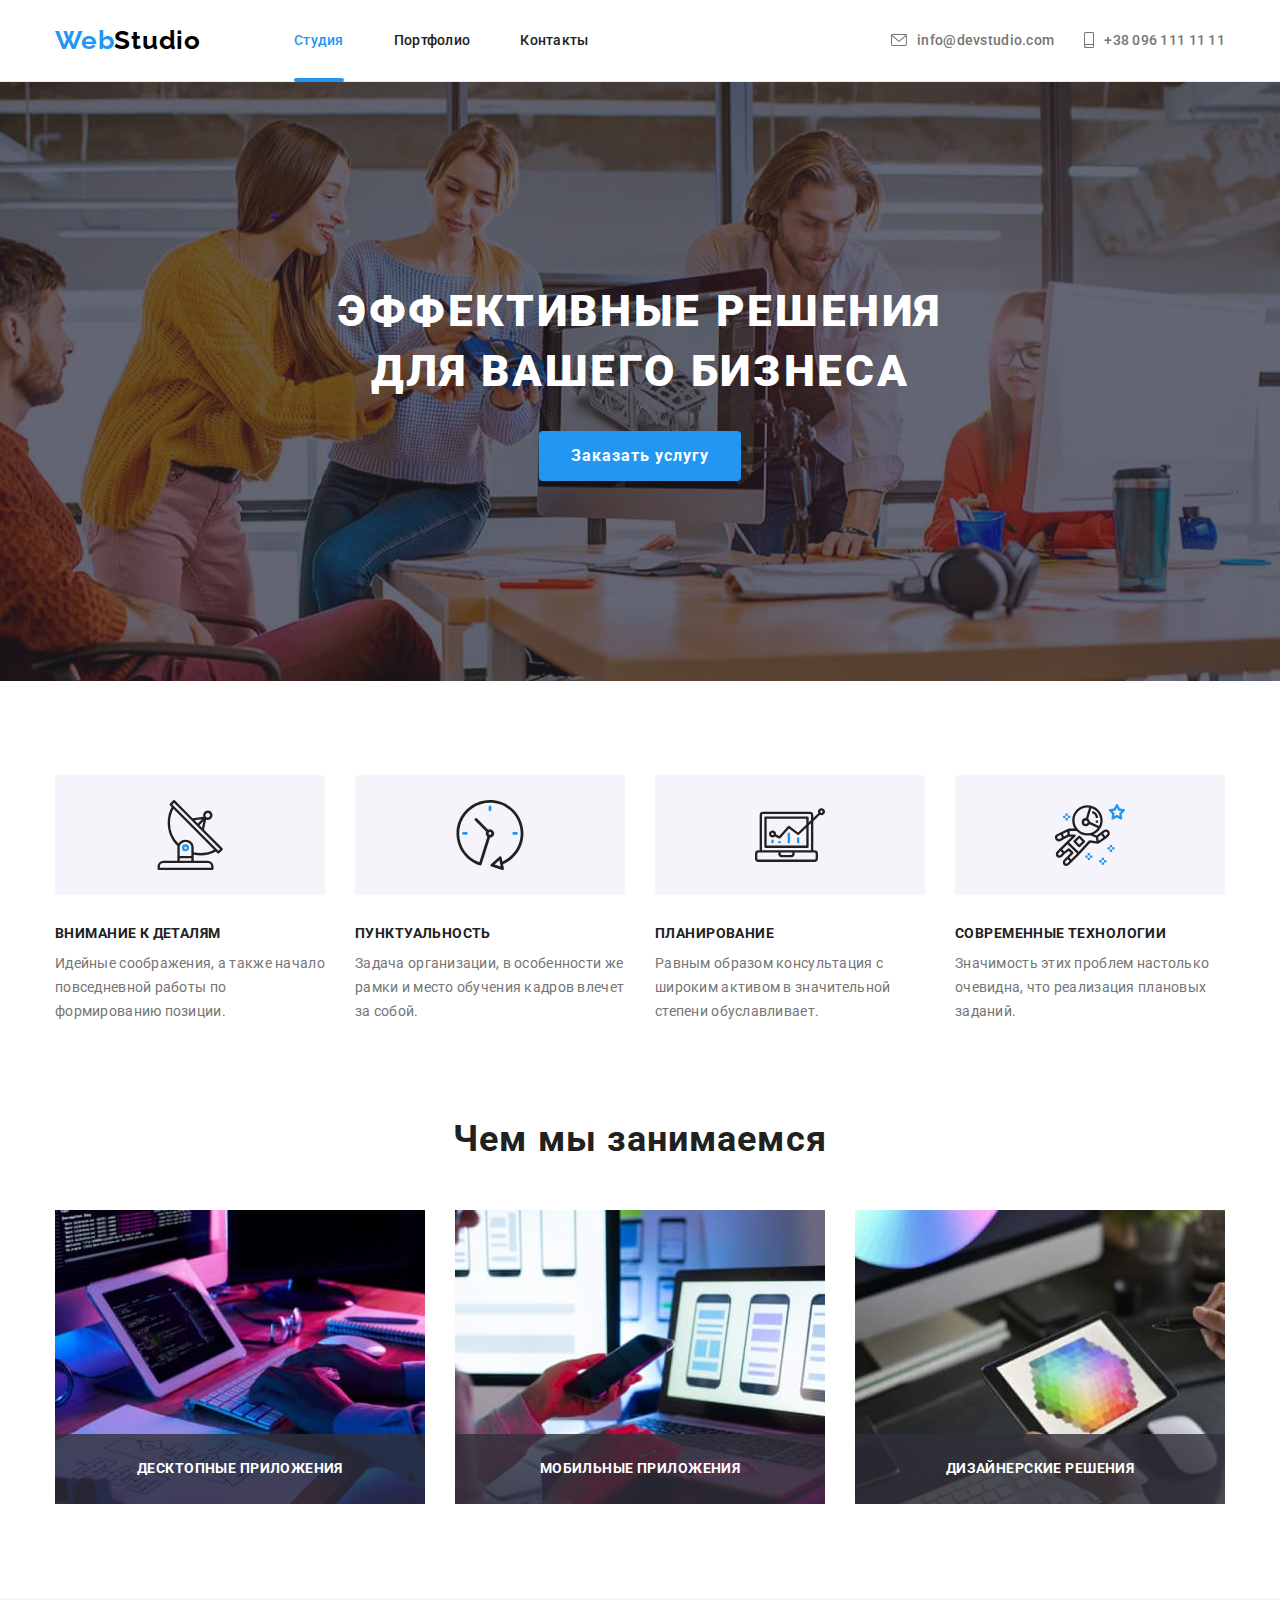
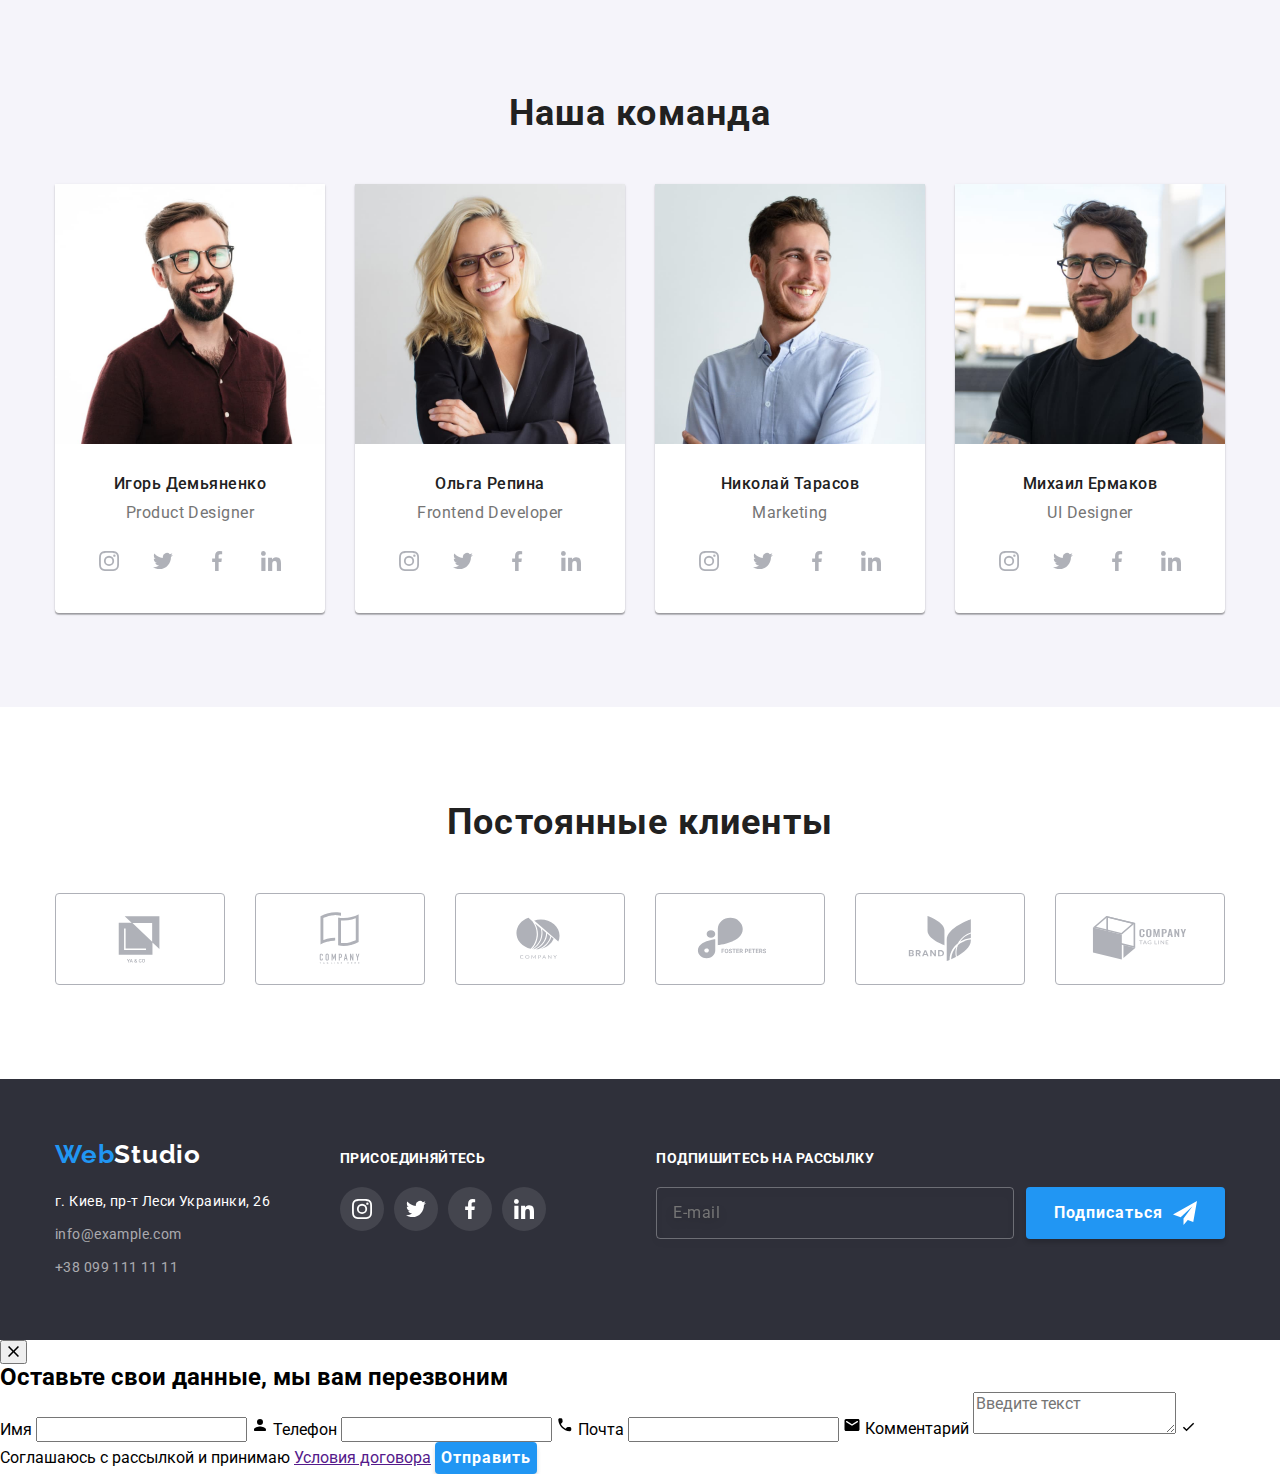
==== commit f7bda7bd: "Модалка с Формой" ====
--- a/index.html
+++ b/index.html
@@ -684,20 +684,20 @@
                 </button>
 
                 <!-- Форма -->
-                <h2 class="modal-form-title">
+                <h2 class="modal-title">
                     Оставьте свои данные, мы вам перезвоним
                 </h2>
                 <form class="modal-form">
-                    <label class="modal-form-field">
-                        <span class="modal-form-label">Имя</span>
-                        <span class="modal-input-wrapper">
+                    <label class="modal-form__field">
+                        <span class="modal-form__label">Имя</span>
+                        <span class="modal-form__input-wrapper">
                             <input
-                                class="modal-form-name"
+                                class="modal-form__name"
                                 type="text"
                                 name="name"
                                 placeholder=" "
                             />
-                            <span class="modal-form-icon">
+                            <span class="modal-form__icon">
                                 <svg width="18" height="18">
                                     <use
                                         href="./img/icons.svg#icon-person"
@@ -707,16 +707,16 @@
                         </span>
                     </label>
 
-                    <label class="modal-form-field">
-                        <span class="modal-form-label">Телефон</span>
-                        <span class="modal-input-wrapper">
+                    <label class="modal-form__field">
+                        <span class="modal-form__label">Телефон</span>
+                        <span class="modal-form__input-wrapper">
                             <input
-                                class="modal-form-name"
+                                class="modal-form__name"
                                 type="tel"
                                 name="tel"
                                 placeholder=" "
                             />
-                            <span class="modal-form-icon">
+                            <span class="modal-form__icon">
                                 <svg width="18" height="18">
                                     <use
                                         href="./img/icons.svg#icon-phone"
@@ -726,16 +726,16 @@
                         </span>
                     </label>
 
-                    <label class="modal-form-field">
-                        <span class="modal-form-label">Почта</span>
-                        <span class="modal-input-wrapper">
+                    <label class="modal-form__field">
+                        <span class="modal-form__label">Почта</span>
+                        <span class="modal-form__input-wrapper">
                             <input
-                                class="modal-form-name"
+                                class="modal-form__name"
                                 type="email"
                                 name="mail"
                                 placeholder=" "
                             />
-                            <span class="modal-form-icon">
+                            <span class="modal-form__icon">
                                 <svg width="18" height="18">
                                     <use
                                         href="./img/icons.svg#icon-email"
@@ -745,27 +745,28 @@
                         </span>
                     </label>
 
-                    <label class="modal-form-field">
-                        <span class="modal-form-label">Комментарий</span>
+                    <label class="modal-form__field">
+                        <span class="modal-form__label">Комментарий</span>
                         <textarea
-                            class="modal-form-name"
+                            class="modal-form__name"
                             name="comment"
                             placeholder="Введите текст"
                         ></textarea>
                     </label>
 
-                    <label class="checkbox-field">
+                    <!-- Кастомный чекбокс -->
+                    <label class="checkbox__field">
                         <input
                             class="checkbox visually-hidden"
                             type="checkbox"
                             name="checkbox"
                         />
-                        <svg class="checkbox-icon" width="16" height="15">
+                        <svg class="checkbox__icon" width="16" height="15">
                             <use href="./img/icons.svg#icon-check"></use>
                         </svg>
-                        <span class="checkbox-label"
+                        <span class="checkbox__label"
                             >Соглашаюсь с рассылкой и принимаю
-                            <a class="checkbox-link" href=""
+                            <a class="checkbox__link" href=""
                                 >Условия договора</a
                             ></span
                         >
--- a/css/main.css
+++ b/css/main.css
@@ -724,205 +724,4 @@
 }
 
 /* === Модальное окно === */
-.backdrop {
-  position: fixed;
-  top: 0;
-  left: 0;
-  width: 100%;
-  height: 100%;
-  background-color: rgba(0, 0, 0, 0.2);
-  opacity: 1;
-  transition-property: opacity, visibility;
-  transition-duration: var(--transition-time);
-  transition-timing-function: var(--transition-function);
-}
-
-.backdrop.is-hidden {
-  opacity: 0;
-  pointer-events: none;
-  visibility: hidden;
-}
-
-.backdrop.is-hidden .modal {
-  opacity: 0;
-  transform: translate(-50%, -50%) scale(0.5) rotate(-180deg);
-}
-
-.modal {
-  position: absolute;
-  top: 50%;
-  left: 50%;
-  transform: translate(-50%, -50%);
-  min-width: 528px;
-  min-height: 581px;
-  padding: 40px;
-  background-color: #ffffff;
-  box-shadow: 0px 1px 3px rgba(0, 0, 0, 0.12), 0px 1px 1px rgba(0, 0, 0, 0.14), 0px 2px 1px rgba(0, 0, 0, 0.2);
-  border-radius: 4px;
-  transition-property: transform, opacity;
-  transition-duration: var(--transition-time);
-  transition-timing-function: var(--transition-function);
-}
-
-.modal__close-btn {
-  position: absolute;
-  top: 8px;
-  right: 8px;
-  width: 30px;
-  height: 30px;
-  color: #000;
-  background-color: transparent;
-  border: 1px solid rgba(0, 0, 0, 0.1);
-  border-radius: 50%;
-}
-
-.modal__close-btn svg {
-  position: absolute;
-  top: 50%;
-  left: 50%;
-  transform: translate(-50%, -50%) scale(1);
-  width: 11px;
-  height: 11px;
-  fill: currentColor;
-  transition-property: transform, fill;
-  transition-duration: var(--transition-time);
-  transition-timing-function: var(--transition-function);
-}
-
-.modal__close-btn:hover svg,
-.modal__close-btn:focus svg {
-  fill: var(--accent-color);
-  transform: translate(-50%, -50%) rotate(-180deg);
-  transition-property: transform;
-  transition-duration: var(--transition-time);
-  transition-timing-function: var(--transition-function);
-}
-
-.modal__close-btn:active {
-  transform: scale(0.7);
-}
-
-.modal-form {
-  margin-top: 12px;
-}
-
-.modal-form-field {
-  display: block;
-  width: 100%;
-  margin-top: 10px;
-}
-
-.modal-form-field:first-of-type {
-  margin-top: 0;
-}
-
-.modal-form-title {
-  font-size: 20px;
-  line-height: 1.15;
-  font-weight: 700;
-  letter-spacing: 0.03em;
-  text-align: center;
-  color: var(--text-dark-color);
-}
-
-.modal-form-label {
-  display: block;
-  margin-bottom: 4px;
-  font-size: 12px;
-  line-height: 1.17;
-  letter-spacing: 0.01em;
-  color: var(--text-light-color);
-}
-
-.modal-input-wrapper {
-  position: relative;
-  display: block;
-}
-
-.modal-form-name {
-  display: block;
-  width: 100%;
-  padding: 11px 11px 11px 42px;
-  font-size: 14px;
-  line-height: 1.17;
-  letter-spacing: 0.01em;
-  color: rgba(117, 117, 117, 0.5);
-  border: 1px solid rgba(33, 33, 33, 0.2);
-  border-radius: 4px;
-}
-
-.modal-form-icon {
-  display: block;
-  position: absolute;
-  width: 18px;
-  height: 18px;
-  top: 50%;
-  left: 12px;
-  fill: var(--text-dark-color);
-  transform: translateY(-50%);
-}
-
-.modal-form-field textarea {
-  height: 120px;
-  padding: 12px 16px;
-  resize: none;
-  line-height: 16px;
-  color: rgba(117, 117, 117, 0.5);
-}
-
-.modal-form-field:focus-within .modal-form-name {
-  color: var(--text-dark-color);
-  outline-color: var(--accent-color);
-}
-
-.modal-form-field:focus-within .modal-form-icon {
-  fill: var(--accent-color);
-}
-
-.modal-form__btn {
-  display: block;
-  margin-top: 30px;
-  margin-left: auto;
-  margin-right: auto;
-  margin-bottom: 0px;
-  padding: 10px 55px;
-}
-
-.checkbox-field {
-  position: relative;
-  margin-top: 20px;
-  display: flex;
-  align-items: center;
-  justify-content: center;
-}
-
-.checkbox-label {
-  margin-left: 7px;
-  display: block;
-  font-size: 14px;
-  line-height: 1.71;
-  letter-spacing: 0.03em;
-  color: var(--text-light-color);
-}
-
-.checkbox-link {
-  color: var(--accent-color);
-}
-
-.checkbox-icon {
-  width: 16px;
-  height: 15px;
-  border: 2px solid var(--text-dark-color);
-  border-radius: 2px;
-  fill: transparent;
-  transition-property: fill, border, background-color;
-  transition-duration: var(--transition-time);
-  transition-timing-function: var(--transition-function);
-}
-
-.checkbox:checked + .checkbox-icon {
-  fill: #ffffff;
-  border: none;
-  background-color: var(--accent-color);
-}
 /*# sourceMappingURL=main.css.map */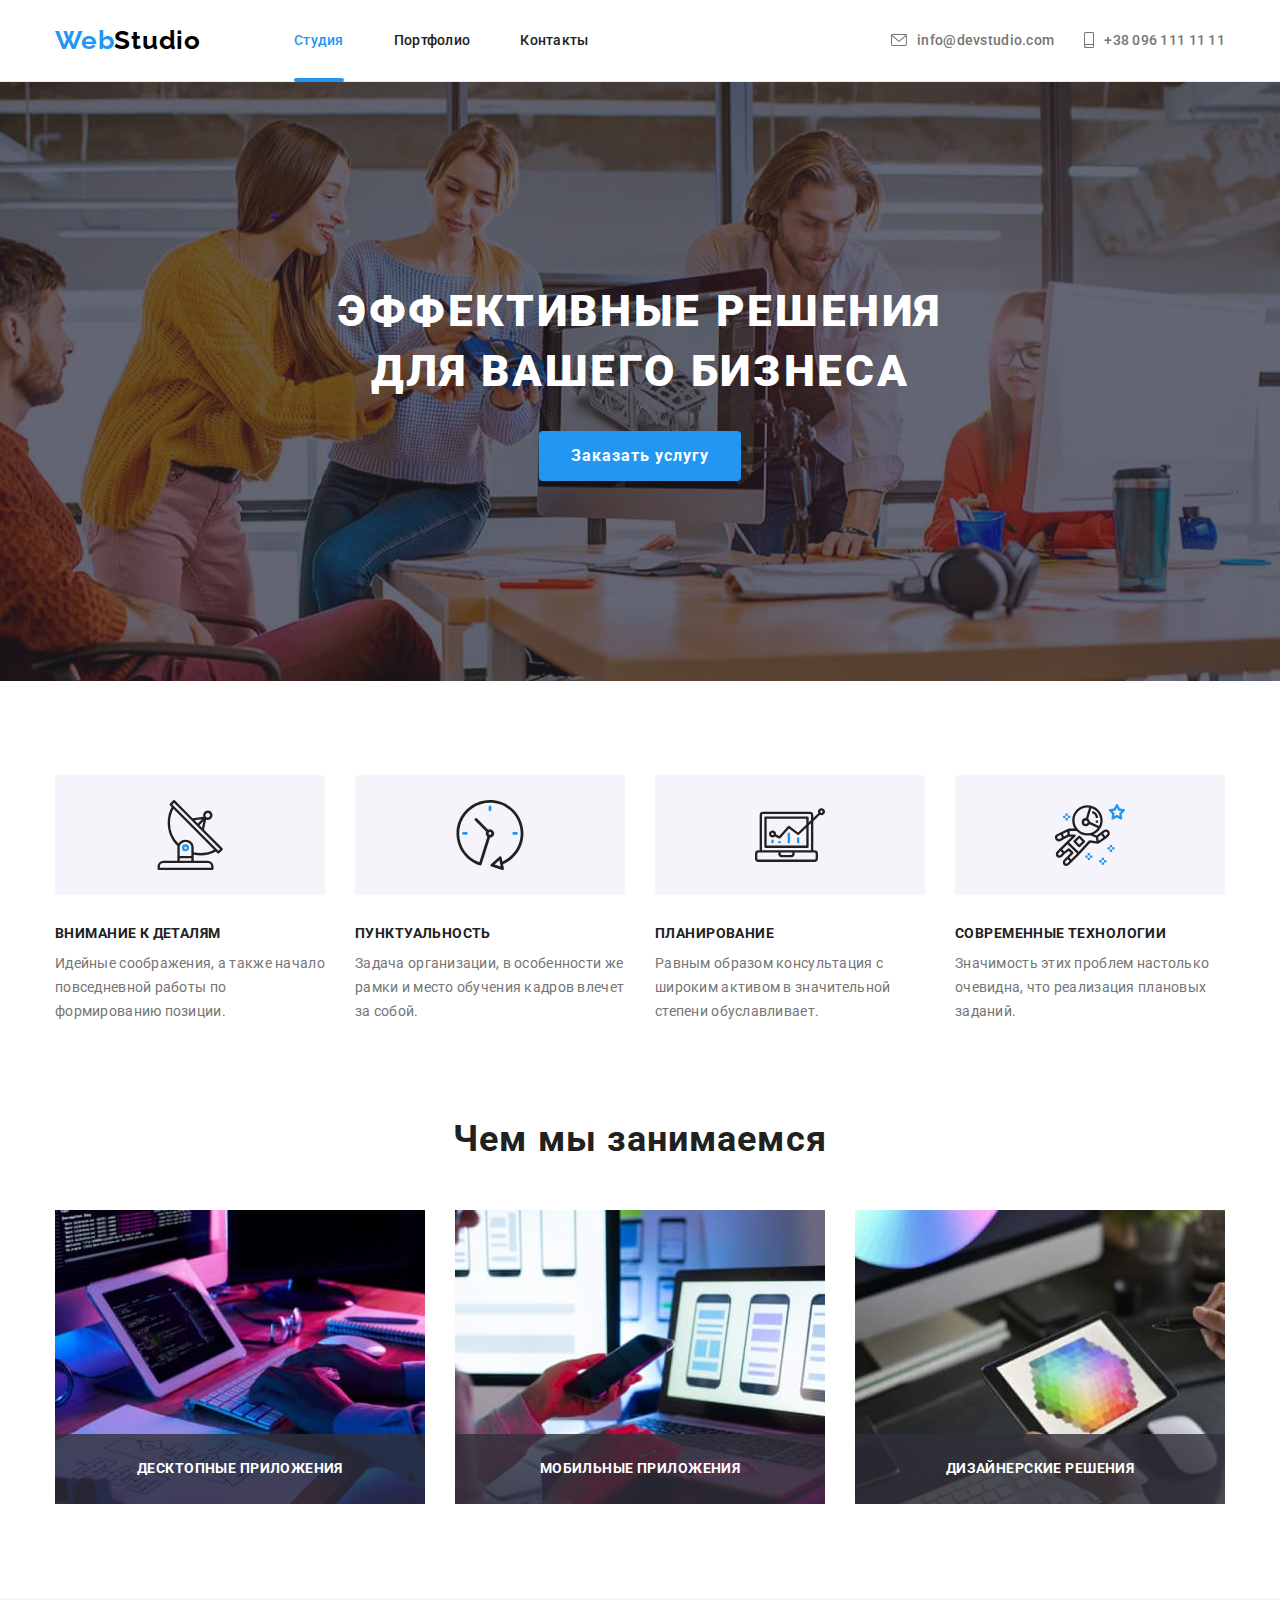
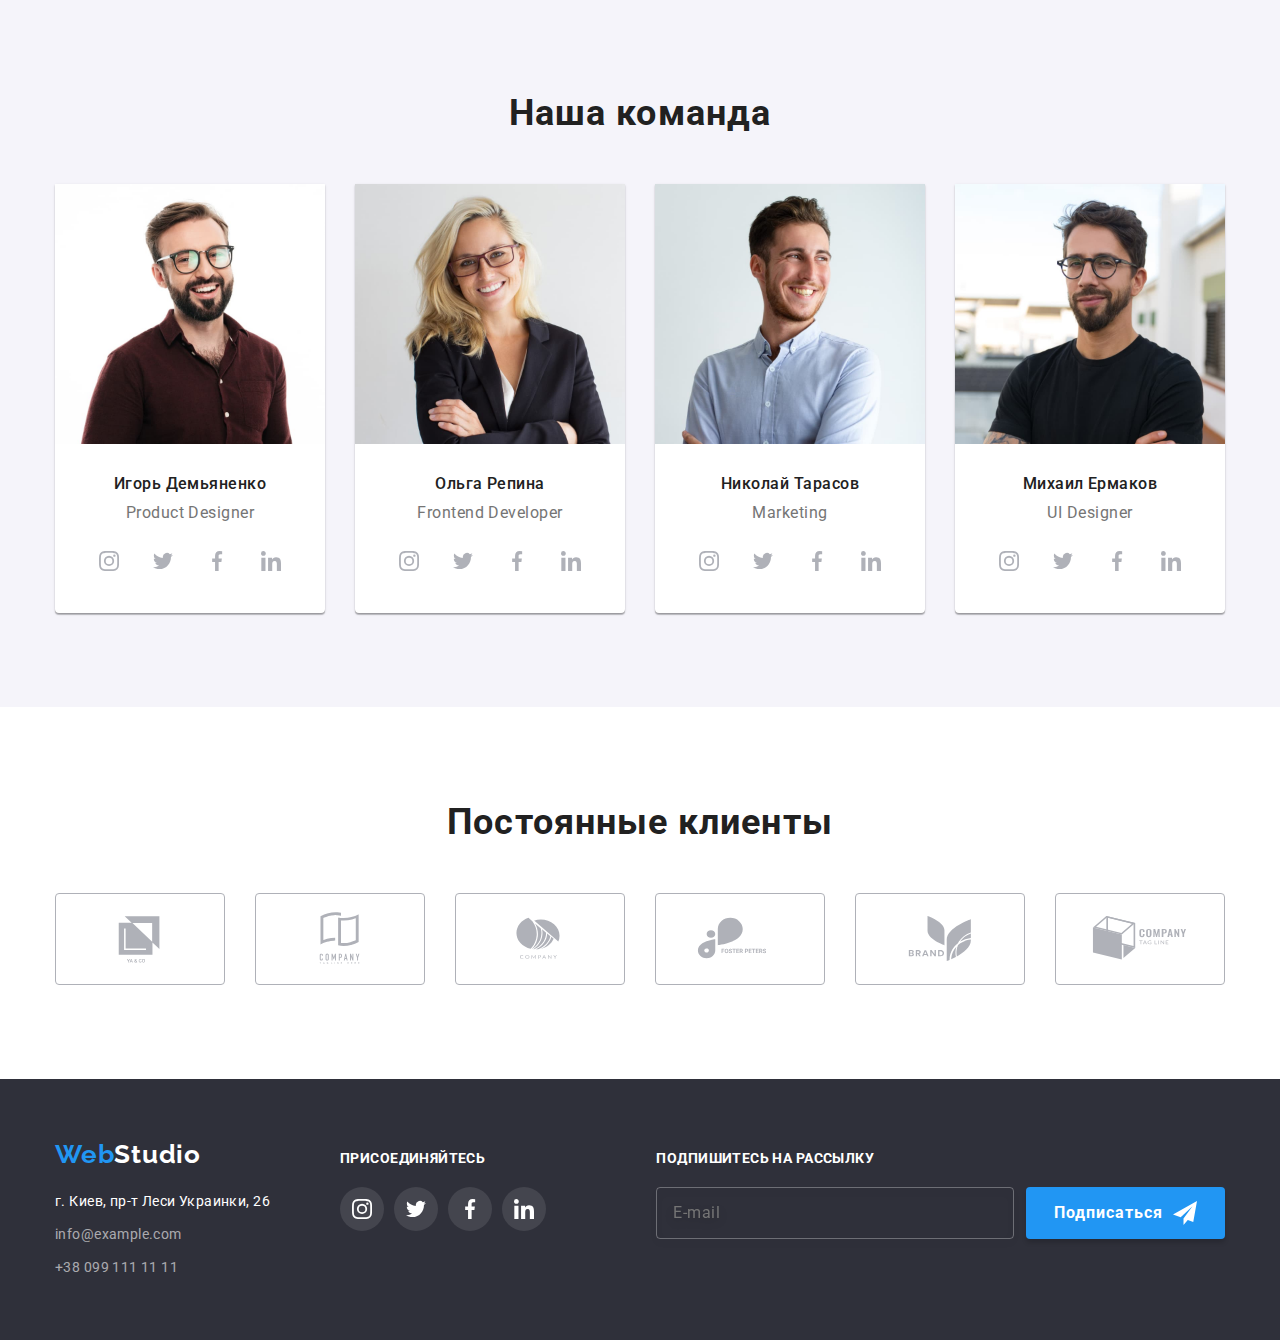
==== commit 94224f57: "main.css -> main.min.css" ====
--- a/index.html
+++ b/index.html
@@ -22,7 +22,7 @@
             href="https://cdnjs.cloudflare.com/ajax/libs/modern-normalize/1.1.0/modern-normalize.min.css"
         />
         <!-- <link rel="stylesheet" href="./css/normalize.css" /> -->
-        <link rel="stylesheet" href="./css/main.css" />
+        <link rel="stylesheet" href="./css/main.min.css" />
         <!-- <link rel="stylesheet" href="./css/styles.css" /> -->
     </head>
     <body>
--- a/css/main.min.css
+++ b/css/main.min.css
@@ -0,0 +1,4 @@
+:root{--accent-color: #2196f3;--text-dark-color: #212121;--text-light-color: #757575;--background-dark-box-color: #2f303a;--background-light-gray-color: #f5f4fa;--icon-color: #afb1b8;--main-font: 'Roboto', sans-serif;--secondary-font: 'Raleway', sans-serif;--transition-time: 250ms;--transition-function: cubic-bezier(0.4, 0, 0.2, 1)}.flex__align-center{display:flex;align-items:center}h1,h2,h3,p{margin:0}body{font-family:var(--main-font)}img{display:block;max-width:100%;height:auto}button{cursor:pointer}.list{margin:0;padding:0;list-style:none}.link{text-decoration:none}.block{display:block}.visually-hidden{position:absolute;width:1px;height:1px;margin:-1px;border:0;padding:0;white-space:nowrap;clip-path:inset(100%);clip:rect(0 0 0 0);overflow:hidden}.container{width:1200px;margin-left:auto;margin-right:auto;padding-left:15px;padding-right:15px}.section{padding-top:94px;padding-bottom:94px}.logo{font-family:var(--secondary-font);font-size:26px;line-height:1.2;font-weight:700;letter-spacing:.03em}.logo--accent{color:var(--accent-color)}.logo--dark{color:#000}.logo--light{color:#fff}.btn{font-size:16px;line-height:1.87;font-weight:700;letter-spacing:.06em;color:#ffffff;text-align:center;border:none;border-radius:4px;background:var(--accent-color);box-shadow:0px 4px 4px rgba(0,0,0,0.15);transition-property:background-color;transition-duration:var(--transition-time);transition-timing-function:var(--transition-function)}.btn:hover,.btn:focus{background-color:#188ce8}.social-list{margin:0;padding:0;display:flex;align-items:center;justify-content:center;list-style:none}.social-list__item{width:44px;height:44px}.social-list__item+.social-list__item{margin-left:10px}.social-list__link{width:100%;height:100%;display:flex;align-items:center;justify-content:center;border-radius:50%;transition-property:color;transition-duration:var(--transition-time);transition-timing-function:var(--transition-function);transition-property:background-color;transition-duration:var(--transition-time);transition-timing-function:var(--transition-function)}.social-list__link svg{fill:currentColor;transition-property:fill;transition-duration:var(--transition-time);transition-timing-function:var(--transition-function)}.social-list__link:hover,.social-list__link:focus{color:#ffffff;background-color:var(--accent-color)}.team__social-list{margin-top:16px}.team-list__social-link{color:var(--icon-color);background-color:transparent}.footer__social-link{color:#ffffff;background-color:rgba(255,255,255,0.1)}.backdrop{position:fixed;top:0;left:0;width:100%;height:100%;background-color:rgba(0,0,0,0.2);opacity:1;transition-property:opacity,visibility;transition-duration:var(--transition-time);transition-timing-function:var(--transition-function)}.backdrop.is-hidden{opacity:0;pointer-events:none;visibility:hidden}.backdrop.is-hidden .modal{opacity:0;transform:translate(-50%, -50%) scale(0.5) rotate(-180deg)}.modal{position:absolute;top:50%;left:50%;transform:translate(-50%, -50%);min-width:528px;min-height:581px;padding:40px;background-color:#ffffff;box-shadow:0px 1px 3px rgba(0,0,0,0.12),0px 1px 1px rgba(0,0,0,0.14),0px 2px 1px rgba(0,0,0,0.2);border-radius:4px;transition-property:transform,opacity;transition-duration:var(--transition-time);transition-timing-function:var(--transition-function)}.modal__close-btn{position:absolute;top:8px;right:8px;width:30px;height:30px;color:#000;background-color:transparent;border:1px solid rgba(0,0,0,0.1);border-radius:50%}.modal__close-btn svg{position:absolute;top:50%;left:50%;transform:translate(-50%, -50%) scale(1);width:11px;height:11px;fill:currentColor;transition-property:transform,fill;transition-duration:var(--transition-time);transition-timing-function:var(--transition-function)}.modal__close-btn:hover svg,.modal__close-btn:focus svg{fill:var(--accent-color);transform:translate(-50%, -50%) rotate(-180deg);transition-property:transform;transition-duration:var(--transition-time);transition-timing-function:var(--transition-function)}.modal__close-btn:active{transform:scale(0.7)}.modal-title{font-size:20px;line-height:1.15;font-weight:700;letter-spacing:.03em;text-align:center;color:var(--text-dark-color)}.modal-form{margin-top:12px}.modal-form__field{display:block;width:100%;margin-top:10px}.modal-form__field:first-of-type{margin-top:0}.modal-form__field textarea{height:120px;padding:12px 16px;resize:none;line-height:16px;color:rgba(117,117,117,0.5)}.modal-form__field:focus-within .modal-form__name{color:var(--text-dark-color);outline-color:var(--accent-color)}.modal-form__field:focus-within .modal-form__icon{fill:var(--accent-color)}.modal-form__label{display:block;margin-bottom:4px;font-size:12px;line-height:1.17;letter-spacing:.01em;color:var(--text-light-color)}.modal-form__input-wrapper{position:relative;display:block}.modal-form__name{display:block;width:100%;padding:11px 11px 11px 42px;font-size:14px;line-height:1.17;letter-spacing:.01em;color:rgba(117,117,117,0.5);border:1px solid rgba(33,33,33,0.2);border-radius:4px}.modal-form__icon{display:block;position:absolute;width:18px;height:18px;top:50%;left:12px;fill:var(--text-dark-color);transform:translateY(-50%)}.modal-form__btn{display:block;margin-top:30px;margin-left:auto;margin-right:auto;margin-bottom:0px;padding:10px 55px}.checkbox__field{position:relative;margin-top:20px;display:flex;align-items:center;justify-content:center}.checkbox__label{margin-left:7px;display:block;font-size:14px;line-height:1.71;letter-spacing:.03em;color:var(--text-light-color)}.checkbox__link{color:var(--accent-color)}.checkbox__icon{width:16px;height:15px;border:2px solid var(--text-dark-color);border-radius:2px;fill:transparent;transition-property:fill,border,background-color;transition-duration:var(--transition-time);transition-timing-function:var(--transition-function)}.checkbox:checked+.checkbox__icon{fill:#ffffff;border:none;background-color:var(--accent-color)}.header{border-bottom:1px solid #ececec}.header__wrap{display:flex;align-items:center}.navigation{display:flex;align-items:center}.nav-list{display:flex;margin-left:93px}.nav-list__item+.nav-list__item{margin-left:50px}.nav-list__current{position:relative}.nav-list__current::after{content:'';position:absolute;left:0;bottom:-1px;width:100%;height:4px;border-radius:2px;background-color:var(--accent-color)}.nav-list__current .nav-list__link{color:var(--accent-color)}.nav-list__link,.header-links__link{padding-top:32px;padding-bottom:32px;font-size:14px;line-height:1.2;font-weight:500;letter-spacing:.02em;transition-property:color;transition-duration:var(--transition-time);transition-timing-function:var(--transition-function)}.nav-list__link:hover,.nav-list__link:focus,.header-links__link:hover,.header-links__link:focus{color:var(--accent-color)}.nav-list__link--light{color:var(--text-light-color)}.nav-list__link--dark{color:var(--text-dark-color)}.header-links{display:flex;margin-left:auto}.header-links__item+.header-links__item{margin-left:30px}.header-links__icon{fill:currentColor}.header-links__icon--before-text{margin-right:10px}.header-links__icon--after-text{margin-left:10px}.hero{max-width:1600px;margin-left:auto;margin-right:auto;padding-top:200px;padding-bottom:200px;background-image:linear-gradient(to right, rgba(47,48,58,0.4), rgba(47,48,58,0.4)),url("../img/hero-img.jpg");background-size:1600px;background-repeat:no-repeat;background-position:center;text-align:center}.hero__title{font-size:44px;line-height:1.36;font-weight:900;letter-spacing:.06em;color:#ffffff;text-transform:uppercase}.hero__btn{margin-top:30px;margin-bottom:0px;padding:10px 32px}.features-list{display:flex}.features-list__item{flex-basis:calc((100% - 3 * 30px) / 4)}.features-list__item+.features-list__item{margin-left:30px}.features-list__icon{display:flex;align-items:center;justify-content:center;height:120px;border-radius:4px;background-color:var(--background-light-gray-color)}.features-list__title{margin-top:30px;font-size:14px;line-height:1.2;font-weight:700;letter-spacing:.03em;text-transform:uppercase;color:var(--text-dark-color)}.features-list__text{margin-top:10px;font-size:14px;line-height:1.71;letter-spacing:.02em;color:var(--text-light-color)}.doing{padding-top:0}.doing__title{font-size:36px;line-height:1.17;font-weight:700;letter-spacing:.03em;color:var(--text-dark-color);text-align:center}.doing-list{display:flex;margin-top:50px}.doing-list__item+.doing-list__item{margin-left:30px}.doing-list__thumb{position:relative}.doing-list__text-wrap{position:absolute;left:0;bottom:0;display:flex;align-items:center;justify-content:center;width:100%;height:70px;background-color:rgba(47,48,58,0.8)}.doing-list__text{font-size:14px;line-height:1.14;font-weight:700;letter-spacing:.03em;text-transform:uppercase;color:#ffffff}.team{background-color:#f5f4fa}.team__title{font-size:36px;line-height:1.17;font-weight:700;letter-spacing:.03em;color:var(--text-dark-color);text-align:center}.team-list{display:flex;margin-top:50px}.team-list__item{background:#ffffff;border-bottom-left-radius:4px;border-bottom-right-radius:4px;box-shadow:0px 1px 3px rgba(0,0,0,0.12),0px 1px 1px rgba(0,0,0,0.14),0px 2px 1px rgba(0,0,0,0.2)}.team-list__item+.team-list__item{margin-left:30px}.team-sign{padding-top:30px;padding-bottom:30px;text-align:center}.team-list__title{font-size:16px;line-height:1.2;font-weight:500;letter-spacing:.03em;color:var(--text-dark-color)}.team-list__text{margin-top:10px;font-size:16px;line-height:1.2;letter-spacing:.03em;color:var(--text-light-color)}.clients__title{font-size:36px;line-height:1.17;font-weight:700;letter-spacing:.03em;color:var(--text-dark-color);text-align:center}.clients-list{display:flex;margin-top:50px}.clients-list__item{width:170px;height:92px}.clients-list__item+.clients-list__item{margin-left:30px}.clients-list__link{display:flex;align-items:center;justify-content:center;width:100%;height:100%;color:var(--icon-color);background-color:transparent;border:1px solid var(--icon-color);border-radius:4px;transition-property:color,border-color;transition-duration:var(--transition-time);transition-timing-function:var(--transition-function)}.clients-list__link svg{fill:currentColor;transition-property:fill;transition-duration:var(--transition-time);transition-timing-function:var(--transition-function)}.clients-list__link:hover,.clients-list__link:focus{color:var(--accent-color);border-color:var(--accent-color)}.footer{padding-top:60px;padding-bottom:60px;background-color:var(--background-dark-box-color)}.footer__container{display:flex;align-items:baseline}.footer__address{margin-top:20px;font-size:14px;line-height:1.71;letter-spacing:.03em;font-style:normal}.address-list__item+.address-list__item{margin-top:9px}.address--light,.address--dark{transition-property:color;transition-duration:var(--transition-time);transition-timing-function:var(--transition-function)}.address--light,.address--dark:hover,.address--dark:focus{color:#ffffff}.address--dark,.address--light:hover,.address--light:focus{color:rgba(255,255,255,0.6)}.footer-join{margin-left:70px}.footer-join__social-list{margin-top:20px}.footer-join__text{font-size:14px;line-height:1.14;font-weight:700;letter-spacing:.03em;text-transform:uppercase;color:#ffffff}.footer-subscription{margin-left:auto}.footer-subscription__text{font-size:14px;line-height:1.14;font-weight:700;letter-spacing:.03em;text-transform:uppercase;color:#ffffff}.footer-form{display:flex;margin-top:20px}.footer-form__name{width:358px;padding-top:15px;padding-bottom:15px;padding-left:16px;font-size:16px;line-height:1.25;letter-spacing:.03em;color:rgba(255,255,255,0.6);border:1px solid rgba(255,255,255,0.3);filter:drop-shadow(0px 4px 4px rgba(0,0,0,0.15));border-radius:4px;background-color:transparent}.footer-form__name:focus-within{border-color:rgba(255,255,255,0.6);outline:none}.footer-form__btn{display:inline-flex;align-items:center;justify-content:center;margin-left:12px;padding:10px 28px}.icon-send{margin-left:10px;fill:#ffffff}.filters-list{display:flex;justify-content:center}.filters-list__item+.filters-list__item{margin-left:8px}.filters-list__btn{padding:6px 22px;font-size:16px;line-height:1.62;font-weight:500;letter-spacing:.03em;color:var(--text-dark-color);text-align:center;background-color:var(--background-light-gray-color);border:none;border-radius:4px;transition-property:color,background-color,box-shadow;transition-duration:var(--transition-time);transition-timing-function:var(--transition-function)}.filters-list__btn:hover,.filters-list__btn:focus{color:#ffffff;background-color:var(--accent-color);box-shadow:0px 3px 1px rgba(0,0,0,0.1),0px 1px 2px rgba(0,0,0,0.08),0px 2px 2px rgba(0,0,0,0.12)}.projects-list{display:flex;flex-wrap:wrap;margin-top:50px}.projects-list__item{--projects-grid-gap: 30px;--projects-grid-columns: 3;flex-basis:calc(+ (100% - (var(--projects-grid-columns) - 1) * var(--projects-grid-gap)) /+ var(--projects-grid-columns));background:#ffffff}.projects-list__item:not(:nth-child(3n+1)){margin-left:30px}.projects-list__item:not(:nth-last-child(-n+3)){margin-bottom:30px}.projects-list__link{display:block;transition-property:box-shadow;transition-duration:var(--transition-time);transition-timing-function:var(--transition-function)}.projects-list__link:hover,.projects-list__link:focus{box-shadow:0px 1px 1px rgba(0,0,0,0.12),0px 4px 4px rgba(0,0,0,0.06),1px 4px 6px rgba(0,0,0,0.16)}.projects-list__link:hover .project-list__overlay,.projects-list__link:focus .project-list__overlay{transform:translatey(0)}.project-list__thumb{position:relative;overflow:hidden}.project-list__overlay{position:absolute;left:0;top:0;width:100%;height:100%;display:flex;align-items:center;background-color:rgba(33,150,243,0.9);transform:translatey(101%);transition-property:transform;transition-duration:var(--transition-time);transition-timing-function:var(--transition-function)}.project-list__text{padding-left:24px;padding-right:24px;font-size:18px;line-height:1.56;letter-spacing:.03em;color:#ffffff}.project-list__sign{padding:20px 24px;border-left:1px solid #eeeeee;border-right:1px solid #eeeeee;border-bottom:1px solid #eeeeee}.project-list__title{font-size:18px;line-height:2;font-weight:700;letter-spacing:.06em;color:var(--text-dark-color)}.project-list__desc{margin-top:4px;font-size:16px;line-height:1.87;letter-spacing:.03em;color:var(--text-light-color)}
+/*# sourceMappingURL=main.min.css.map */